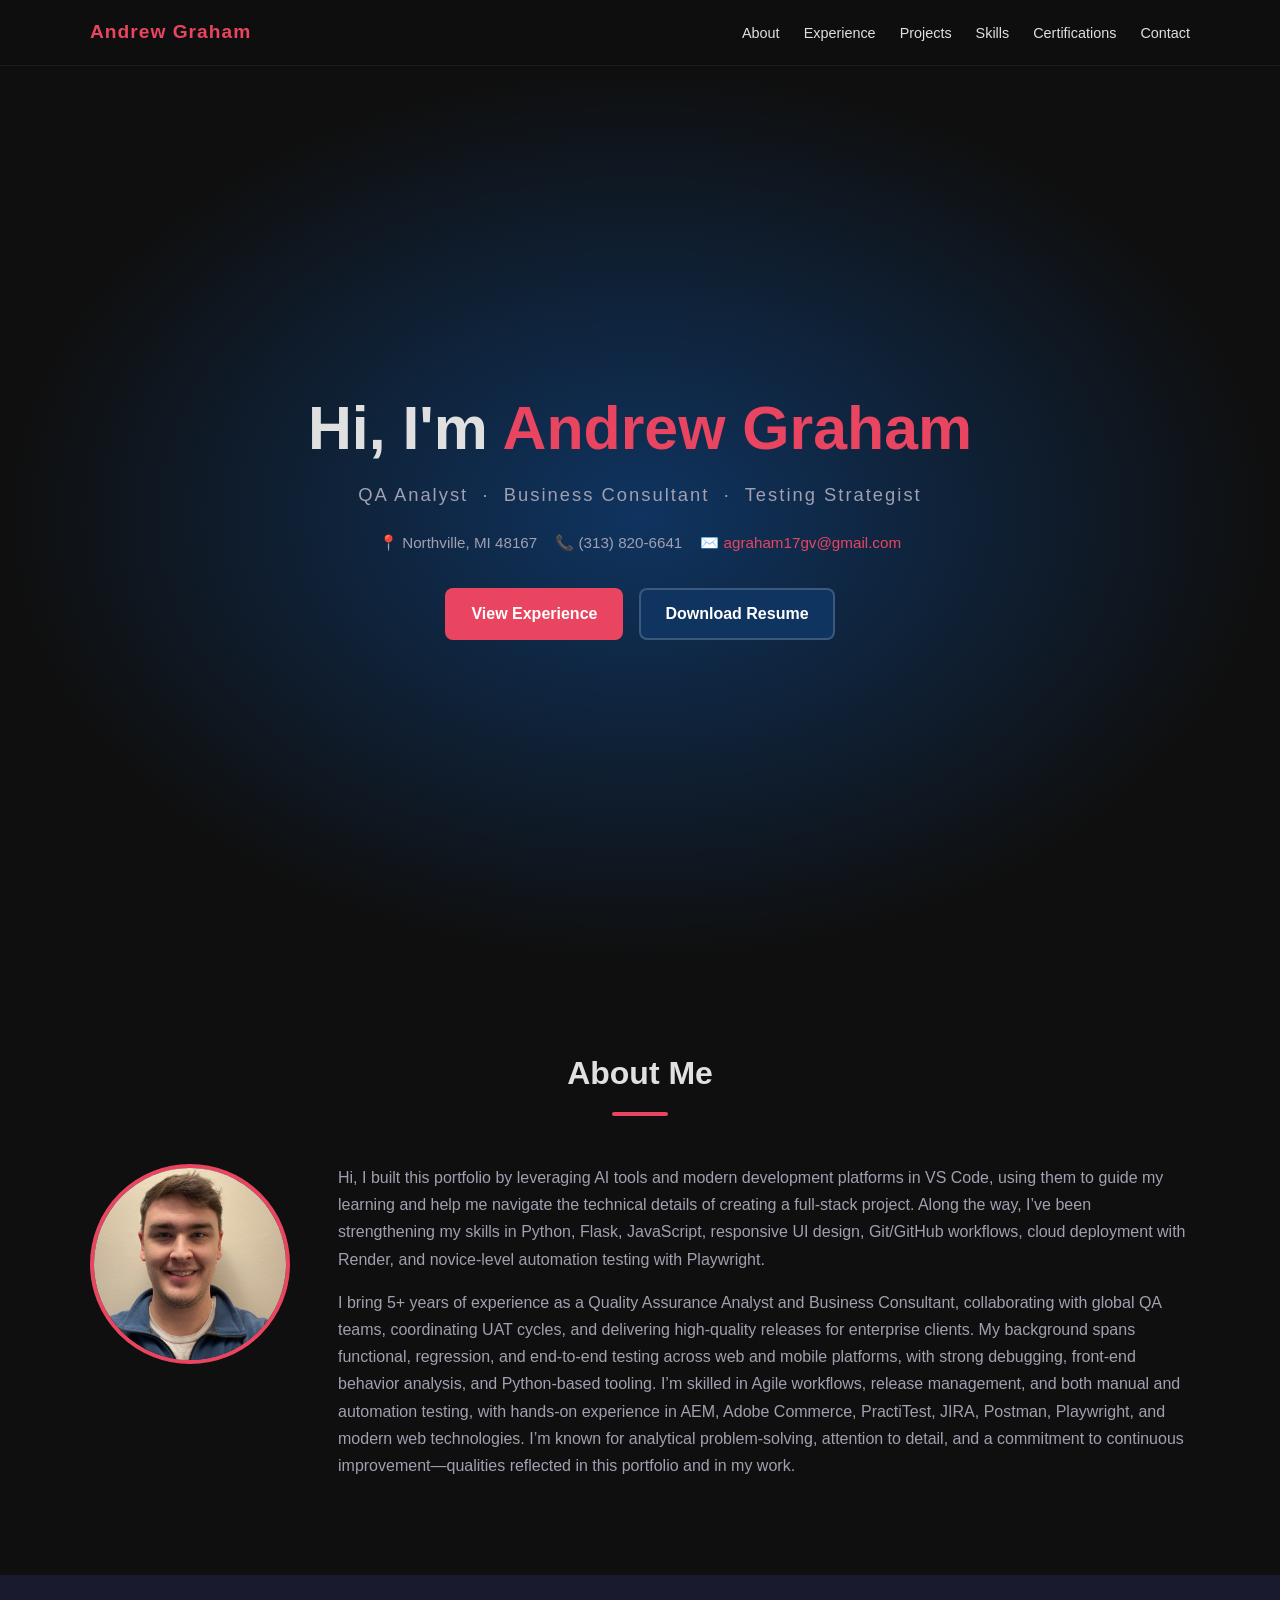
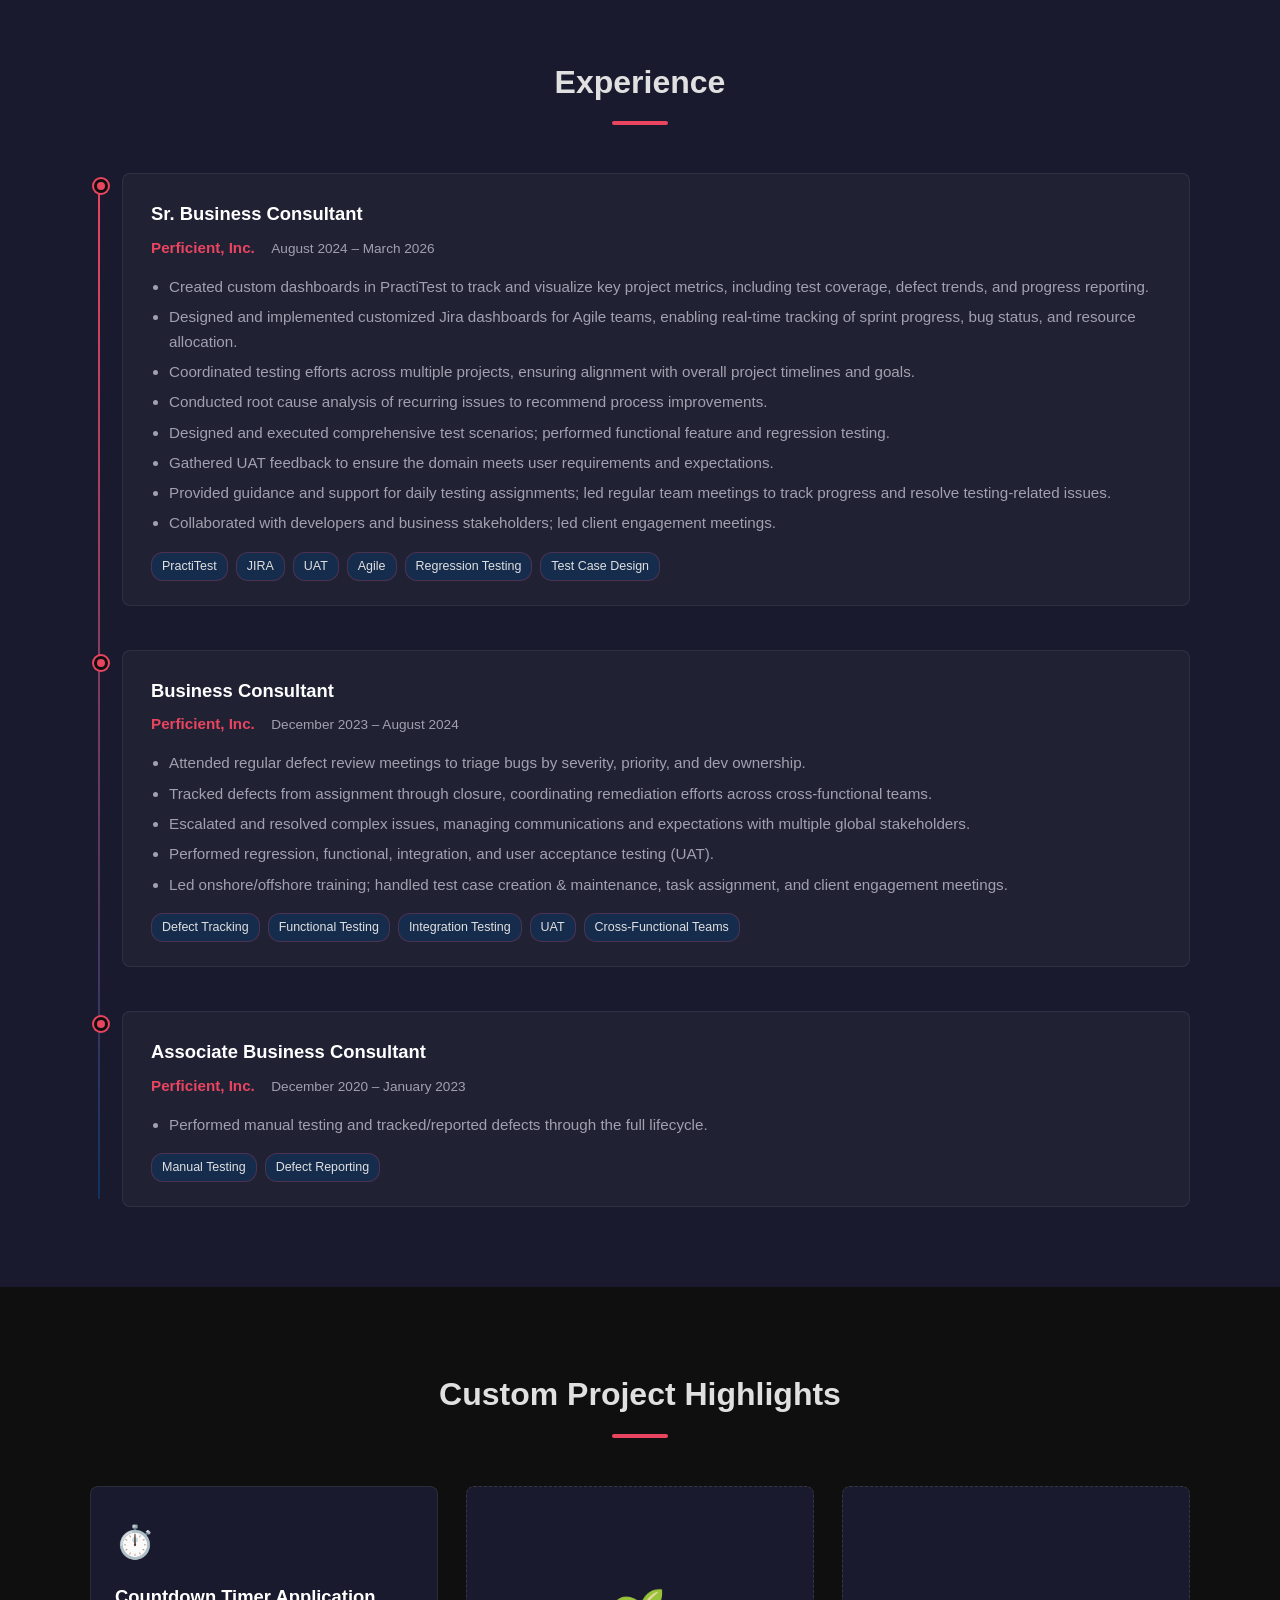
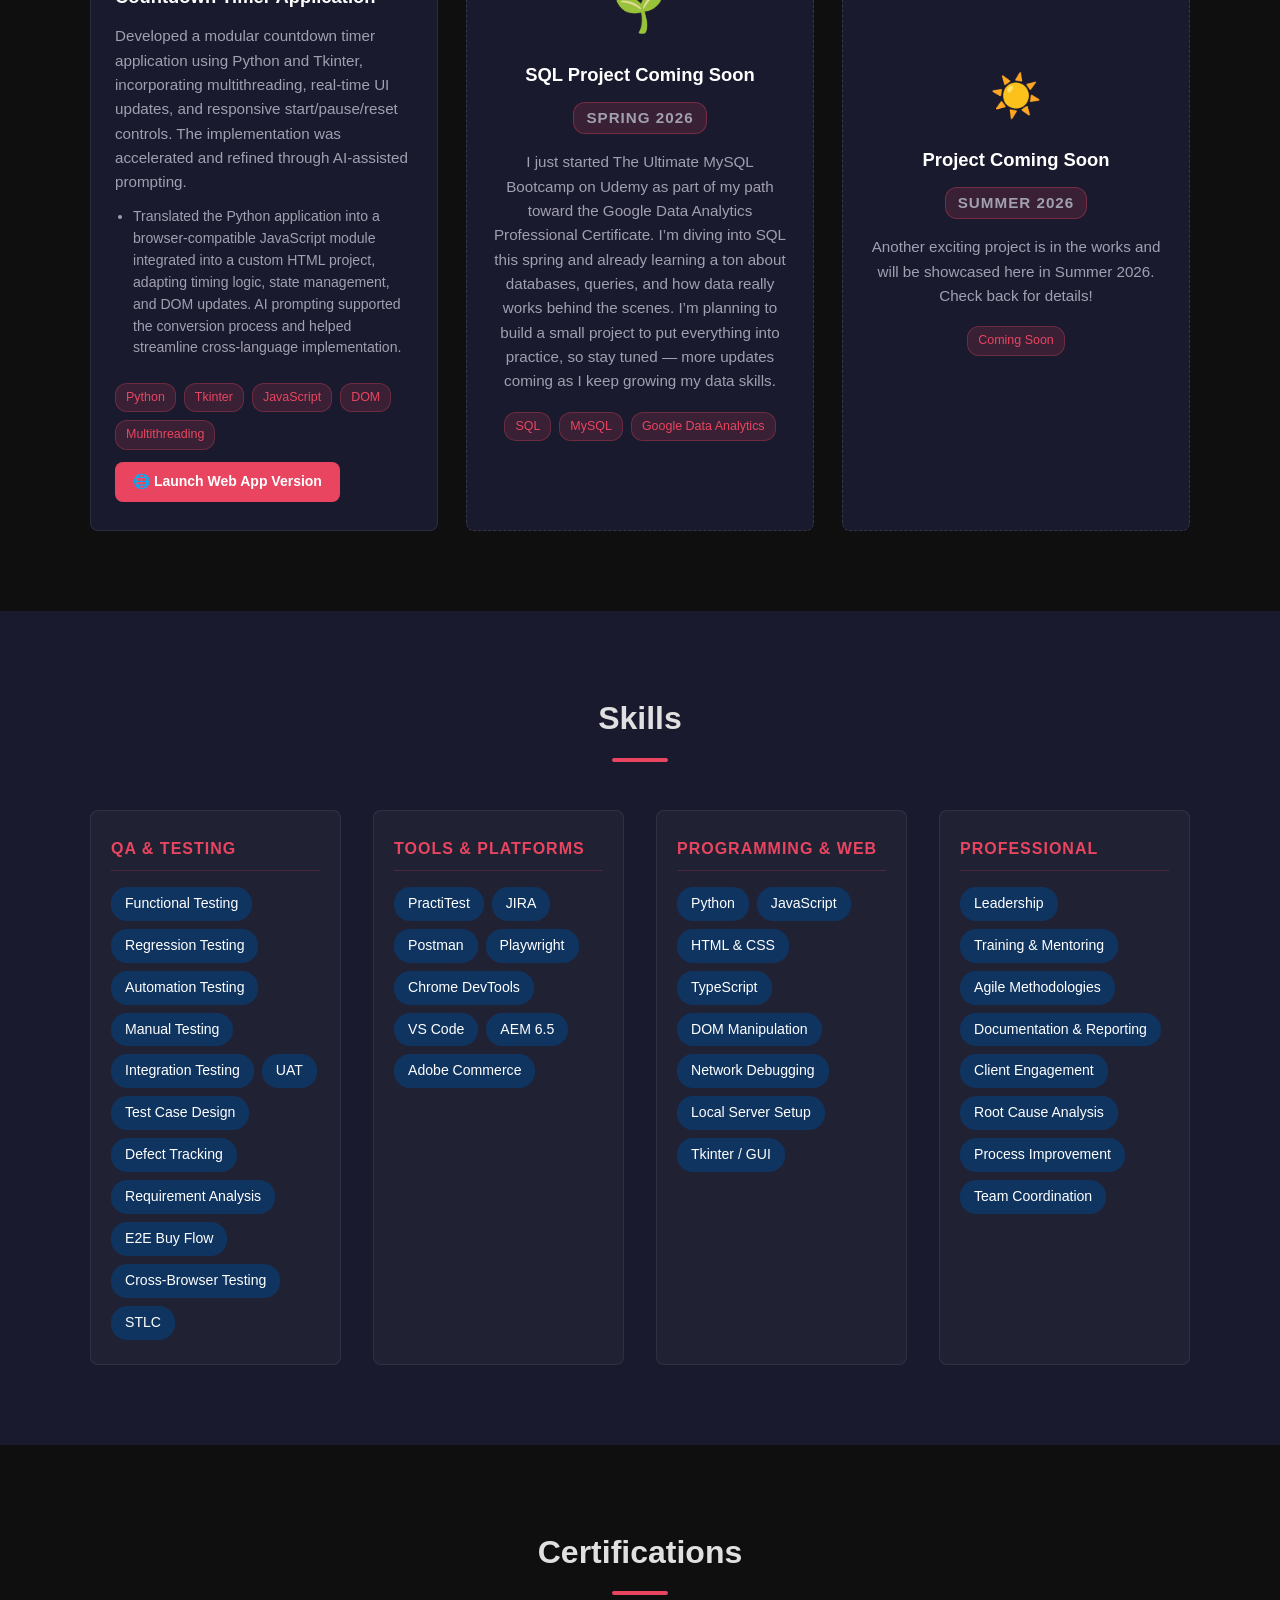
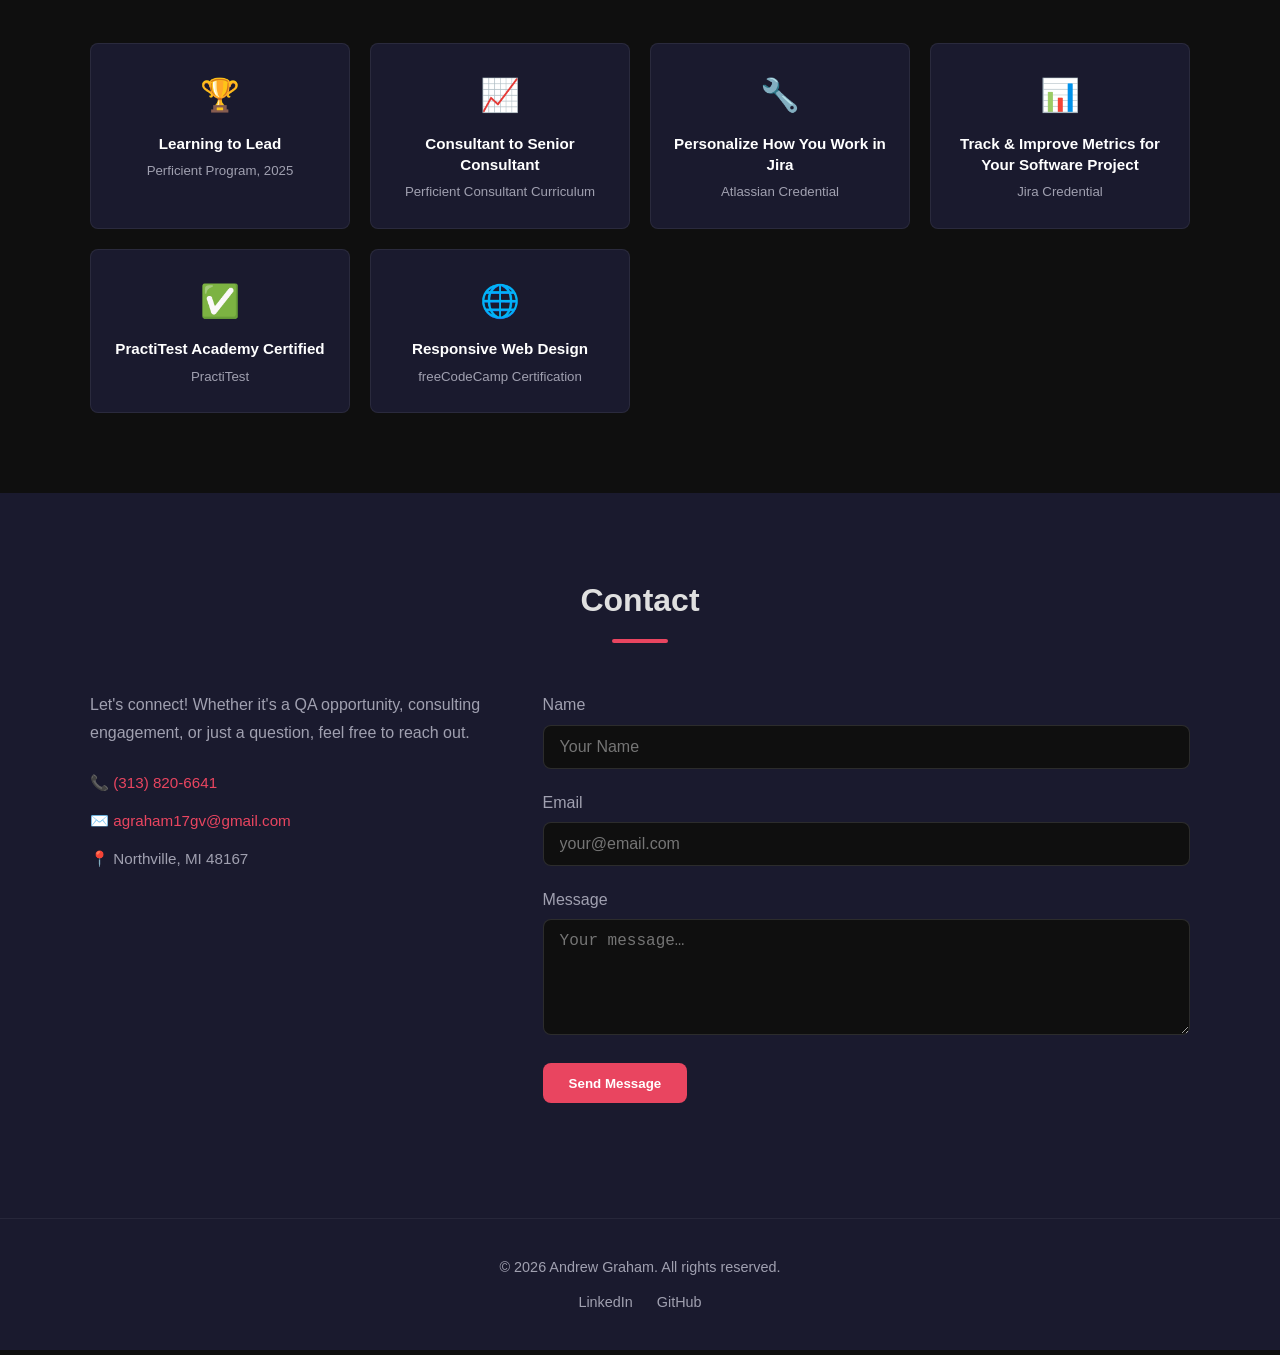
==== index.html @ 233ee3ad "revert: restore Download Resume button to display PDF directly in browser" ====
<!DOCTYPE html>
<html lang="en">

<head>
  <meta charset="UTF-8" />
  <meta name="viewport" content="width=device-width, initial-scale=1.0" />
  <meta name="description" content="Andrew Graham — QA Analyst &amp; Business Consultant Portfolio" />
  <title>Andrew Graham | QA Analyst &amp; Business Consultant</title>
  <link rel="stylesheet" href="static/css/styles.css" />
</head>

<body>

  <!-- ===== HEADER / NAVIGATION ===== -->
  <header>
    <nav class="navbar">
      <div class="logo">Andrew Graham</div>
      <ul class="nav-links" id="navLinks">
        <li><a href="#about">About</a></li>
        <li><a href="#experience">Experience</a></li>
        <li><a href="#projects">Projects</a></li>
        <li><a href="#skills">Skills</a></li>
        <li><a href="#certifications">Certifications</a></li>
        <li><a href="#contact">Contact</a></li>
      </ul>

      <!-- Hamburger button — visible only on mobile -->
      <button class="nav-toggle" id="navToggle" aria-label="Toggle navigation" aria-expanded="false">
        <span></span>
        <span></span>
        <span></span>
      </button>
    </nav>
  </header>

  <!-- ===== HERO SECTION ===== -->
  <section class="hero" id="home">
    <div class="hero-content">
      <h1>Hi, I'm <span class="highlight">Andrew Graham</span></h1>
      <p class="tagline">
        QA Analyst<span class="tagline-sep"> &nbsp;·&nbsp; </span><span class="tagline-break"></span>Business
        Consultant<span class="tagline-sep"> &nbsp;·&nbsp; </span><span class="tagline-break"></span>Testing Strategist
      </p>
      <div class="hero-meta">
        <span>📍 Northville, MI 48167</span>
        <span>📞 (313) 820-6641</span>
        <span>✉️ <a href="mailto:agraham17gv@gmail.com">agraham17gv@gmail.com</a></span>
      </div>
      <div class="hero-btns">
        <a href="#experience" class="btn btn-primary">View Experience</a>
        <a href="static/files/AndrewGraham_Resume2026.pdf" class="btn btn-secondary" target="_blank"
          rel="noopener">Download Resume</a>
      </div>
    </div>
  </section>

  <!-- ===== ABOUT SECTION ===== -->
  <section class="section" id="about">
    <div class="container">
      <h2 class="section-title">About Me</h2>
      <div class="about-grid">
        <div class="about-img">
          <!-- Replace with your actual profile photo -->
          <img src="static/img/Headshot1.jpeg" alt="Andrew Graham" />
        </div>
        <div class="about-text">
          <p>
            Hi, I built this portfolio by leveraging AI tools and modern development platforms in VS Code, using them to
            guide my learning and help me navigate the technical details of creating a full‑stack project. Along the
            way, I’ve been strengthening my skills in Python, Flask, JavaScript, responsive UI design, Git/GitHub
            workflows, cloud deployment with Render, and novice‑level automation testing with Playwright.
          </p>
          <p>
            I bring 5+ years of experience as a Quality Assurance Analyst and Business Consultant, collaborating with
            global QA
            teams, coordinating UAT cycles, and delivering high‑quality releases for enterprise clients. My background
            spans functional, regression, and end‑to‑end testing across web and mobile platforms, with strong debugging,
            front‑end behavior analysis, and Python‑based tooling. I’m skilled in Agile workflows, release management,
            and both manual and automation testing, with hands‑on experience in AEM, Adobe Commerce, PractiTest, JIRA,
            Postman, Playwright, and modern web technologies. I’m known for analytical problem‑solving, attention to
            detail, and a commitment to continuous improvement—qualities reflected in this portfolio and in my work.
          </p>
        </div>
      </div>
    </div>
  </section>

  <!-- ===== EXPERIENCE SECTION ===== -->
  <section class="section section-alt" id="experience">
    <div class="container">
      <h2 class="section-title">Experience</h2>

      <div class="timeline">

        <!-- Job 1 -->
        <div class="timeline-item">
          <div class="timeline-marker"></div>
          <div class="timeline-content">
            <div class="timeline-header">
              <h3>Sr. Business Consultant</h3>
              <span class="timeline-company">Perficient, Inc.</span>
              <span class="timeline-date">August 2024 – March 2026</span>
            </div>
            <ul class="timeline-bullets">
              <li>Created custom dashboards in PractiTest to track and visualize key project metrics, including test
                coverage, defect trends, and progress reporting.</li>
              <li>Designed and implemented customized Jira dashboards for Agile teams, enabling real-time tracking of
                sprint progress, bug status, and resource allocation.</li>
              <li>Coordinated testing efforts across multiple projects, ensuring alignment with overall project
                timelines and goals.</li>
              <li>Conducted root cause analysis of recurring issues to recommend process improvements.</li>
              <li>Designed and executed comprehensive test scenarios; performed functional feature and regression
                testing.</li>
              <li>Gathered UAT feedback to ensure the domain meets user requirements and expectations.</li>
              <li>Provided guidance and support for daily testing assignments; led regular team meetings to track
                progress and resolve testing-related issues.</li>
              <li>Collaborated with developers and business stakeholders; led client engagement meetings.</li>
            </ul>
            <div class="timeline-tags">
              <span>PractiTest</span><span>JIRA</span><span>UAT</span><span>Agile</span>
              <span>Regression Testing</span><span>Test Case Design</span>
            </div>
          </div>
        </div>

        <!-- Job 2 -->
        <div class="timeline-item">
          <div class="timeline-marker"></div>
          <div class="timeline-content">
            <div class="timeline-header">
              <h3>Business Consultant</h3>
              <span class="timeline-company">Perficient, Inc.</span>
              <span class="timeline-date">December 2023 – August 2024</span>
            </div>
            <ul class="timeline-bullets">
              <li>Attended regular defect review meetings to triage bugs by severity, priority, and dev ownership.</li>
              <li>Tracked defects from assignment through closure, coordinating remediation efforts across
                cross-functional teams.</li>
              <li>Escalated and resolved complex issues, managing communications and expectations with multiple global
                stakeholders.</li>
              <li>Performed regression, functional, integration, and user acceptance testing (UAT).</li>
              <li>Led onshore/offshore training; handled test case creation &amp; maintenance, task assignment, and
                client engagement meetings.</li>
            </ul>
            <div class="timeline-tags">
              <span>Defect Tracking</span><span>Functional Testing</span><span>Integration Testing</span>
              <span>UAT</span><span>Cross-Functional Teams</span>
            </div>
          </div>
        </div>

        <!-- Job 3 -->
        <div class="timeline-item">
          <div class="timeline-marker"></div>
          <div class="timeline-content">
            <div class="timeline-header">
              <h3>Associate Business Consultant</h3>
              <span class="timeline-company">Perficient, Inc.</span>
              <span class="timeline-date">December 2020 – January 2023</span>
            </div>
            <ul class="timeline-bullets">
              <li>Performed manual testing and tracked/reported defects through the full lifecycle.</li>
            </ul>
            <div class="timeline-tags">
              <span>Manual Testing</span><span>Defect Reporting</span>
            </div>
          </div>
        </div>

      </div>
    </div>
  </section>

  <!-- ===== PROJECTS SECTION ===== -->
  <section class="section" id="projects">
    <div class="container">
      <h2 class="section-title">Custom Project Highlights</h2>
      <div class="projects-grid">

        <!-- Column 1: Countdown Timer -->
        <div class="project-card">
          <div class="project-icon">⏱️</div>
          <h3>Countdown Timer Application</h3>
          <p>
            Developed a modular countdown timer application using Python and Tkinter, incorporating multithreading,
            real‑time UI updates, and responsive start/pause/reset controls. The implementation was accelerated and
            refined through AI‑assisted prompting.
          </p>
          <ul class="project-detail-list">
            <li>Translated the Python application into a browser‑compatible JavaScript module integrated into a custom
              HTML project, adapting timing logic, state management, and DOM updates. AI prompting supported the
              conversion process and helped streamline cross‑language implementation.</li>
          </ul>
          <div class="project-tags">
            <span>Python</span><span>Tkinter</span><span>JavaScript</span><span>DOM</span><span>Multithreading</span>
          </div>
          <div class="project-links" style="margin-top: auto;">
            <a href="/countdown" class="btn btn-sm" target="_blank" rel="noopener">🌐 Launch Web App
              Version</a>
          </div>
        </div>

        <!-- Column 2: Coming Spring 2026 -->
        <div class="project-card project-card--coming-soon">
          <div class="project-icon">🌱</div>
          <h3>SQL Project Coming Soon</h3>
          <p class="coming-soon-label">Spring 2026</p>
          <p>
            I just started The Ultimate MySQL Bootcamp on Udemy as part of my path toward the Google Data Analytics
            Professional Certificate. I’m diving into SQL this spring and already learning a ton about databases,
            queries, and how data really works behind the scenes.

            I’m planning to build a small project to put everything into practice, so stay tuned — more updates coming
            as I keep growing my data skills.
          </p>
          <div class="project-tags">
            <span>SQL</span><span>MySQL</span><span>Google Data Analytics</span>
          </div>
        </div>

        <!-- Column 3: Coming Summer 2026 -->
        <div class="project-card project-card--coming-soon">
          <div class="project-icon">☀️</div>
          <h3>Project Coming Soon</h3>
          <p class="coming-soon-label">Summer 2026</p>
          <p>
            Another exciting project is in the works and will be showcased here in Summer 2026.
            Check back for details!
          </p>
          <div class="project-tags">
            <span>Coming Soon</span>
          </div>
        </div>

      </div>
    </div>
  </section>

  <!-- ===== SKILLS SECTION ===== -->
  <section class="section section-alt" id="skills">
    <div class="container">
      <h2 class="section-title">Skills</h2>

      <div class="skills-categories">

        <div class="skill-category">
          <h3 class="skill-category-title">QA &amp; Testing</h3>
          <ul class="skills-list">
            <li>Functional Testing</li>
            <li>Regression Testing</li>
            <li>Automation Testing</li>
            <li>Manual Testing</li>
            <li>Integration Testing</li>
            <li>UAT</li>
            <li>Test Case Design</li>
            <li>Defect Tracking</li>
            <li>Requirement Analysis</li>
            <li>E2E Buy Flow</li>
            <li>Cross-Browser Testing</li>
            <li>STLC</li>
          </ul>
        </div>

        <div class="skill-category">
          <h3 class="skill-category-title">Tools &amp; Platforms</h3>
          <ul class="skills-list">
            <li>PractiTest</li>
            <li>JIRA</li>
            <li>Postman</li>
            <li>Playwright</li>
            <li>Chrome DevTools</li>
            <li>VS Code</li>
            <li>AEM 6.5</li>
            <li>Adobe Commerce</li>
          </ul>
        </div>

        <div class="skill-category">
          <h3 class="skill-category-title">Programming &amp; Web</h3>
          <ul class="skills-list">
            <li>Python</li>
            <li>JavaScript</li>
            <li>HTML &amp; CSS</li>
            <li>TypeScript</li>
            <li>DOM Manipulation</li>
            <li>Network Debugging</li>
            <li>Local Server Setup</li>
            <li>Tkinter / GUI</li>
          </ul>
        </div>

        <div class="skill-category">
          <h3 class="skill-category-title">Professional</h3>
          <ul class="skills-list">
            <li>Leadership</li>
            <li>Training &amp; Mentoring</li>
            <li>Agile Methodologies</li>
            <li>Documentation &amp; Reporting</li>
            <li>Client Engagement</li>
            <li>Root Cause Analysis</li>
            <li>Process Improvement</li>
            <li>Team Coordination</li>
          </ul>
        </div>

      </div>
    </div>
  </section>

  <!-- ===== CERTIFICATIONS SECTION ===== -->
  <section class="section" id="certifications">
    <div class="container">
      <h2 class="section-title">Certifications</h2>
      <div class="certs-grid">

        <div class="cert-card">
          <div class="cert-icon">🏆</div>
          <h4>Learning to Lead</h4>
          <p>Perficient Program, 2025</p>
        </div>

        <div class="cert-card">
          <div class="cert-icon">📈</div>
          <h4>Consultant to Senior Consultant</h4>
          <p>Perficient Consultant Curriculum</p>
        </div>

        <div class="cert-card">
          <div class="cert-icon">🔧</div>
          <h4>Personalize How You Work in Jira</h4>
          <p>Atlassian Credential</p>
        </div>

        <div class="cert-card">
          <div class="cert-icon">📊</div>
          <h4>Track &amp; Improve Metrics for Your Software Project</h4>
          <p>Jira Credential</p>
        </div>

        <div class="cert-card">
          <div class="cert-icon">✅</div>
          <h4>PractiTest Academy Certified</h4>
          <p>PractiTest</p>
        </div>

        <div class="cert-card">
          <div class="cert-icon">🌐</div>
          <h4>Responsive Web Design</h4>
          <p>freeCodeCamp Certification</p>
        </div>

      </div>
    </div>
  </section>

  <!-- ===== CONTACT SECTION ===== -->
  <section class="section section-alt" id="contact">
    <div class="container">
      <h2 class="section-title">Contact</h2>
      <div class="contact-wrapper">
        <div class="contact-info">
          <p>Let's connect! Whether it's a QA opportunity, consulting engagement, or just a question, feel free to reach
            out.</p>
          <ul class="contact-details">
            <li>📞 <a href="tel:3138206641">(313) 820-6641</a></li>
            <li>✉️ <a href="mailto:agraham17gv@gmail.com">agraham17gv@gmail.com</a></li>
            <li>📍 Northville, MI 48167</li>
          </ul>
        </div>
        <form class="contact-form" id="contactForm">

          <!-- Honeypot — hidden from real users; bots fill it and get silently rejected -->
          <div class="hp-field" aria-hidden="true">
            <label for="honeypot">Leave this empty</label>
            <input type="text" id="honeypot" name="honeypot" tabindex="-1" autocomplete="off" />
          </div>

          <div class="form-group">
            <label for="name">Name</label>
            <input type="text" id="name" name="name" placeholder="Your Name" required />
          </div>
          <div class="form-group">
            <label for="email">Email</label>
            <input type="email" id="email" name="email" placeholder="your@email.com" required />
          </div>
          <div class="form-group">
            <label for="message">Message</label>
            <textarea id="message" name="message" rows="5" placeholder="Your message…" required></textarea>
          </div>
          <button type="submit" class="btn btn-primary">Send Message</button>
          <p class="form-status" id="formStatus"></p>
        </form>
      </div>
    </div>
  </section>

  <!-- ===== FOOTER ===== -->
  <footer>
    <p>&copy; 2026 Andrew Graham. All rights reserved.</p>
    <div class="social-links">
      <a href="https://www.linkedin.com/in/andrew-graham-0024731b4/">LinkedIn</a>
      <a href="https://github.com/Grahambino77/">GitHub</a>
    </div>
  </footer>

  <script src="static/js/main.js"></script>
</body>

</html>
---- static/css/styles.css ----
/* =========================================================
   styles.css — Andrew Graham Personal Portfolio
   ========================================================= */

/* ---------- CSS Reset & Custom Properties ---------- */
*,
*::before,
*::after {
  box-sizing: border-box;
  margin: 0;
  padding: 0;
}

:root {
  --clr-bg: #0f0f0f;
  --clr-surface: #1a1a2e;
  --clr-accent: #e94560;
  --clr-accent2: #0f3460;
  --clr-text: #e0e0e0;
  --clr-muted: #a0a0b0;
  --clr-white: #ffffff;

  --font-sans: 'Segoe UI', Tahoma, Geneva, Verdana, sans-serif;
  --radius: 8px;
  --transition: 0.3s ease;
  --max-width: 1100px;
}

html {
  scroll-behavior: smooth;
  font-size: 16px;
}

body {
  font-family: var(--font-sans);
  background-color: var(--clr-bg);
  color: var(--clr-text);
  line-height: 1.7;
}

img {
  max-width: 100%;
  display: block;
}

a {
  color: inherit;
  text-decoration: none;
}

ul {
  list-style: none;
}

/* ---------- Utility ---------- */
.container {
  width: min(var(--max-width), 90%);
  margin-inline: auto;
}

.highlight {
  color: var(--clr-accent);
}

.section {
  padding: 80px 0;
}

.section-alt {
  background-color: var(--clr-surface);
}

.section-title {
  font-size: 2rem;
  text-align: center;
  margin-bottom: 48px;
  position: relative;
}

.section-title::after {
  content: '';
  display: block;
  width: 56px;
  height: 4px;
  background: var(--clr-accent);
  border-radius: 2px;
  margin: 12px auto 0;
}

/* ---------- Buttons ---------- */
.btn {
  display: inline-block;
  padding: 0.65rem 1.5rem;
  border-radius: var(--radius);
  font-weight: 600;
  cursor: pointer;
  transition: opacity var(--transition), transform var(--transition);
  border: 2px solid transparent;
}

.btn:hover {
  opacity: 0.85;
  transform: translateY(-2px);
}

.btn-primary {
  background: var(--clr-accent);
  color: var(--clr-white);
}

.btn-secondary {
  background: var(--clr-accent2);
  color: var(--clr-white);
  border-color: rgba(255, 255, 255, 0.18);
}

.btn-outline {
  background: transparent;
  border-color: var(--clr-accent);
  color: var(--clr-accent);
}

.btn-sm {
  padding: 0.4rem 1rem;
  font-size: 0.875rem;
  background: var(--clr-accent);
  color: var(--clr-white);
}

/* ---------- Navbar ---------- */
header {
  position: sticky;
  top: 0;
  z-index: 100;
  background-color: rgba(15, 15, 15, 0.95);
  backdrop-filter: blur(8px);
  border-bottom: 1px solid rgba(255, 255, 255, 0.06);
}

.navbar {
  display: flex;
  align-items: center;
  justify-content: space-between;
  width: min(var(--max-width), 90%);
  margin-inline: auto;
  padding: 16px 0;
}

.logo {
  font-size: 1.2rem;
  font-weight: 700;
  color: var(--clr-accent);
  letter-spacing: 1px;
  white-space: nowrap;
}

.nav-links {
  display: flex;
  gap: 24px;
}

.nav-links a {
  color: var(--clr-text);
  font-weight: 500;
  font-size: 0.9rem;
  transition: color var(--transition);
  position: relative;
}

.nav-links a::after {
  content: '';
  position: absolute;
  bottom: -4px;
  left: 0;
  width: 0;
  height: 2px;
  background: var(--clr-accent);
  transition: width var(--transition);
}

.nav-links a:hover,
.nav-links a.active {
  color: var(--clr-accent);
}

.nav-links a:hover::after,
.nav-links a.active::after {
  width: 100%;
}

/* ---------- Hero ---------- */
.hero {
  min-height: 100vh;
  display: flex;
  align-items: center;
  justify-content: center;
  text-align: center;
  background: radial-gradient(ellipse at center, var(--clr-accent2) 0%, var(--clr-bg) 70%);
  padding: 40px 20px;
}

.hero-content h1 {
  font-size: clamp(2rem, 5vw, 3.8rem);
  font-weight: 800;
  line-height: 1.2;
  margin-bottom: 14px;
}

/* Desktop: separators visible, line breaks hidden */
.tagline-sep {
  display: inline;
}

.tagline-break {
  display: none;
}

.tagline {
  font-size: 1.15rem;
  color: var(--clr-muted);
  margin-bottom: 20px;
  letter-spacing: 2px;
}

.hero-meta {
  display: flex;
  flex-wrap: wrap;
  gap: 18px;
  justify-content: center;
  margin-bottom: 32px;
  font-size: 0.95rem;
  color: var(--clr-muted);
}

.hero-meta a {
  color: var(--clr-accent);
  transition: opacity var(--transition);
}

.hero-meta a:hover {
  opacity: 0.8;
}

.hero-btns {
  display: flex;
  gap: 16px;
  justify-content: center;
  flex-wrap: wrap;
}

/* ---------- About ---------- */
.about-grid {
  display: grid;
  grid-template-columns: 200px 1fr;
  gap: 48px;
  align-items: start;
}

.about-img img {
  width: 200px;
  height: 200px;
  object-fit: cover;
  border-radius: 50%;
  border: 4px solid var(--clr-accent);
}

.about-text p {
  color: var(--clr-muted);
  margin-bottom: 16px;
  font-size: 1rem;
}

.about-text strong {
  color: var(--clr-text);
}

/* ---------- Experience / Timeline ---------- */
.timeline {
  position: relative;
  padding-left: 32px;
}

.timeline::before {
  content: '';
  position: absolute;
  left: 8px;
  top: 8px;
  bottom: 8px;
  width: 2px;
  background: linear-gradient(to bottom, var(--clr-accent), var(--clr-accent2));
  border-radius: 2px;
}

.timeline-item {
  position: relative;
  margin-bottom: 44px;
}

.timeline-item:last-child {
  margin-bottom: 0;
}

.timeline-marker {
  position: absolute;
  left: -28px;
  top: 6px;
  width: 14px;
  height: 14px;
  border-radius: 50%;
  background: var(--clr-accent);
  border: 3px solid var(--clr-bg);
  box-shadow: 0 0 0 2px var(--clr-accent);
}

.timeline-content {
  background: rgba(255, 255, 255, 0.03);
  border: 1px solid rgba(255, 255, 255, 0.07);
  border-radius: var(--radius);
  padding: 24px 28px;
  transition: border-color var(--transition);
}

.timeline-content:hover {
  border-color: rgba(233, 69, 96, 0.3);
}

.timeline-header {
  margin-bottom: 14px;
}

.timeline-header h3 {
  font-size: 1.15rem;
  color: var(--clr-white);
  margin-bottom: 4px;
}

.timeline-company {
  font-size: 0.95rem;
  color: var(--clr-accent);
  font-weight: 600;
  margin-right: 12px;
}

.timeline-date {
  font-size: 0.85rem;
  color: var(--clr-muted);
}

.timeline-bullets {
  list-style: disc;
  padding-left: 18px;
  margin-bottom: 16px;
}

.timeline-bullets li {
  color: var(--clr-muted);
  font-size: 0.95rem;
  margin-bottom: 6px;
  line-height: 1.6;
}

.timeline-tags {
  display: flex;
  flex-wrap: wrap;
  gap: 8px;
  margin-top: 14px;
}

.timeline-tags span {
  background: rgba(15, 52, 96, 0.6);
  border: 1px solid rgba(233, 69, 96, 0.25);
  color: var(--clr-text);
  font-size: 0.78rem;
  padding: 3px 10px;
  border-radius: 12px;
}

/* ---------- Projects ---------- */
.projects-grid {
  display: grid;
  grid-template-columns: repeat(auto-fit, minmax(300px, 1fr));
  gap: 28px;
}

.project-card {
  background: var(--clr-surface);
  border: 1px solid rgba(255, 255, 255, 0.08);
  border-radius: var(--radius);
  padding: 28px 24px;
  transition: transform var(--transition), box-shadow var(--transition);
  display: flex;
  flex-direction: column;
  gap: 12px;
}

.project-card:hover {
  transform: translateY(-6px);
  box-shadow: 0 12px 30px rgba(233, 69, 96, 0.2);
}

.project-icon {
  font-size: 2rem;
}

.project-card h3 {
  font-size: 1.15rem;
  color: var(--clr-white);
}

.project-card>p {
  color: var(--clr-muted);
  font-size: 0.95rem;
  line-height: 1.6;
}

.project-detail-list {
  list-style: disc;
  padding-left: 18px;
}

.project-detail-list li {
  color: var(--clr-muted);
  font-size: 0.88rem;
  margin-bottom: 6px;
  line-height: 1.55;
}

.project-tags {
  display: flex;
  flex-wrap: wrap;
  gap: 8px;
  margin-top: 6px;
}

.project-tags span {
  background: rgba(233, 69, 96, 0.15);
  border: 1px solid rgba(233, 69, 96, 0.3);
  color: var(--clr-accent);
  font-size: 0.78rem;
  padding: 3px 10px;
  border-radius: 12px;
  font-weight: 500;
}

.project-links {
  display: flex;
  gap: 12px;
}

/* Coming-soon project card variant */
.project-card--coming-soon {
  border-style: dashed;
  border-color: rgba(255, 255, 255, 0.12);
  opacity: 0.75;
  justify-content: center;
  align-items: center;
  text-align: center;
}

.project-card--coming-soon:hover {
  opacity: 1;
  border-color: rgba(233, 69, 96, 0.4);
  box-shadow: 0 12px 30px rgba(233, 69, 96, 0.12);
}

.project-card--coming-soon .project-icon {
  font-size: 2.6rem;
}

.coming-soon-label {
  display: inline-block;
  background: rgba(233, 69, 96, 0.15);
  border: 1px solid rgba(233, 69, 96, 0.35);
  color: var(--clr-accent);
  font-size: 0.82rem;
  font-weight: 700;
  letter-spacing: 1px;
  text-transform: uppercase;
  padding: 3px 12px;
  border-radius: 12px;
  margin-bottom: 4px;
}

/* ---------- Skills ---------- */
.skills-categories {
  display: grid;
  grid-template-columns: repeat(auto-fit, minmax(220px, 1fr));
  gap: 32px;
}

.skill-category {
  background: rgba(255, 255, 255, 0.03);
  border: 1px solid rgba(255, 255, 255, 0.07);
  border-radius: var(--radius);
  padding: 24px 20px;
}

.skill-category-title {
  font-size: 1rem;
  font-weight: 700;
  color: var(--clr-accent);
  margin-bottom: 16px;
  text-transform: uppercase;
  letter-spacing: 1px;
  border-bottom: 1px solid rgba(233, 69, 96, 0.2);
  padding-bottom: 8px;
}

.skills-list {
  display: flex;
  flex-wrap: wrap;
  gap: 8px;
}

.skills-list li {
  background: var(--clr-accent2);
  color: var(--clr-white);
  padding: 5px 14px;
  border-radius: 16px;
  font-size: 0.88rem;
  font-weight: 500;
  transition: background var(--transition);
}

.skills-list li:hover {
  background: var(--clr-accent);
  cursor: default;
}

/* ---------- Certifications ---------- */
.certs-grid {
  display: grid;
  grid-template-columns: repeat(auto-fit, minmax(240px, 1fr));
  gap: 20px;
}

.cert-card {
  background: var(--clr-surface);
  border: 1px solid rgba(255, 255, 255, 0.07);
  border-radius: var(--radius);
  padding: 24px 20px;
  text-align: center;
  transition: transform var(--transition), border-color var(--transition);
}

.cert-card:hover {
  transform: translateY(-4px);
  border-color: rgba(233, 69, 96, 0.35);
}

.cert-icon {
  font-size: 2rem;
  margin-bottom: 10px;
}

.cert-card h4 {
  font-size: 0.95rem;
  color: var(--clr-white);
  margin-bottom: 6px;
  line-height: 1.4;
}

.cert-card p {
  font-size: 0.83rem;
  color: var(--clr-muted);
}

/* ---------- Contact ---------- */
.contact-wrapper {
  display: grid;
  grid-template-columns: 1fr 1.6fr;
  gap: 48px;
  align-items: start;
}

.contact-info p {
  color: var(--clr-muted);
  margin-bottom: 24px;
  font-size: 1rem;
  line-height: 1.7;
}

.contact-details {
  display: flex;
  flex-direction: column;
  gap: 12px;
}

.contact-details li {
  color: var(--clr-muted);
  font-size: 0.95rem;
}

.contact-details a {
  color: var(--clr-accent);
  transition: opacity var(--transition);
}

.contact-details a:hover {
  opacity: 0.8;
}

.contact-form {
  width: 100%;
}

.form-group {
  margin-bottom: 20px;
}

.form-group label {
  display: block;
  margin-bottom: 6px;
  font-weight: 500;
  color: var(--clr-muted);
}

.form-group input,
.form-group textarea {
  width: 100%;
  padding: 12px 16px;
  border-radius: var(--radius);
  border: 1px solid rgba(255, 255, 255, 0.12);
  background: var(--clr-bg);
  color: var(--clr-text);
  font-size: 1rem;
  transition: border-color var(--transition);
  resize: vertical;
}

.form-group input:focus,
.form-group textarea:focus {
  outline: none;
  border-color: var(--clr-accent);
}

.form-status {
  margin-top: 14px;
  font-size: 0.95rem;
  min-height: 1.4em;
  transition: color 0.2s ease;
}

.form-status--error {
  color: #e94560;
}

.form-status--success {
  color: #4caf50;
}

.form-status--info {
  color: #a0a0b0;
}

/* ---------- Honeypot (hidden from real users, visible to bots) ---------- */
.hp-field {
  position: absolute;
  left: -9999px;
  width: 1px;
  height: 1px;
  overflow: hidden;
  opacity: 0;
  pointer-events: none;
  tab-index: -1;
}

/* ---------- Success Animation Overlay ---------- */
.success-overlay {
  opacity: 0;
  transform: translateY(20px) scale(0.96);
  transition: opacity 0.45s ease, transform 0.45s ease;
  pointer-events: none;
  margin-top: 24px;
}

.success-overlay.visible {
  opacity: 1;
  transform: translateY(0) scale(1);
  pointer-events: auto;
}

.success-box {
  background: linear-gradient(135deg, rgba(15, 52, 96, 0.7) 0%, rgba(26, 26, 46, 0.9) 100%);
  border: 1px solid rgba(233, 69, 96, 0.35);
  border-radius: 12px;
  padding: 36px 28px;
  text-align: center;
  max-width: 480px;
  margin-inline: auto;
  box-shadow: 0 16px 40px rgba(0, 0, 0, 0.4);
}

/* Animated SVG checkmark */
.success-checkmark {
  width: 72px;
  height: 72px;
  margin: 0 auto 20px;
}

.checkmark-svg {
  width: 100%;
  height: 100%;
}

.checkmark-circle {
  stroke: #4caf50;
  stroke-width: 2;
  stroke-dasharray: 166;
  stroke-dashoffset: 166;
  animation: stroke-circle 0.6s cubic-bezier(0.65, 0, 0.45, 1) 0.2s forwards;
}

.checkmark-tick {
  stroke: #4caf50;
  stroke-width: 3;
  stroke-linecap: round;
  stroke-linejoin: round;
  stroke-dasharray: 48;
  stroke-dashoffset: 48;
  animation: stroke-tick 0.4s cubic-bezier(0.65, 0, 0.45, 1) 0.75s forwards;
}

@keyframes stroke-circle {
  to {
    stroke-dashoffset: 0;
  }
}

@keyframes stroke-tick {
  to {
    stroke-dashoffset: 0;
  }
}

.success-title {
  font-size: 1.4rem;
  color: var(--clr-white);
  margin-bottom: 10px;
}

.success-msg {
  color: var(--clr-muted);
  font-size: 0.97rem;
  margin-bottom: 22px;
  line-height: 1.6;
}

.success-close {
  font-size: 0.9rem;
  padding: 0.5rem 1.4rem;
}

/* ---------- Footer ---------- */
footer {
  text-align: center;
  padding: 36px 20px;
  background-color: var(--clr-surface);
  border-top: 1px solid rgba(255, 255, 255, 0.06);
  color: var(--clr-muted);
  font-size: 0.9rem;
}

footer p {
  margin-bottom: 10px;
}

.social-links {
  display: flex;
  gap: 24px;
  justify-content: center;
}

.social-links a {
  color: var(--clr-muted);
  transition: color var(--transition);
  font-weight: 500;
}

.social-links a:hover {
  color: var(--clr-accent);
}

/* ---------- Responsive ---------- */
@media (max-width: 900px) {
  .contact-wrapper {
    grid-template-columns: 1fr;
    gap: 32px;
  }
}

@media (max-width: 768px) {
  .nav-links {
    gap: 14px;
    font-size: 0.82rem;
  }

  .about-grid {
    grid-template-columns: 1fr;
    text-align: center;
  }

  .about-img {
    display: flex;
    justify-content: center;
  }

  .timeline {
    padding-left: 24px;
  }

  .timeline-content {
    padding: 18px 16px;
  }

  .hero-meta {
    flex-direction: column;
    gap: 8px;
    align-items: center;
  }

  .skills-categories {
    grid-template-columns: 1fr 1fr;
  }
}

@media (max-width: 560px) {
  .logo {
    font-size: 1rem;
  }

  .nav-links {
    gap: 10px;
    font-size: 0.76rem;
  }

  .skills-categories {
    grid-template-columns: 1fr;
  }

  .certs-grid {
    grid-template-columns: 1fr 1fr;
  }

  .hero-btns {
    flex-direction: column;
    align-items: center;
  }
}

/* ── Hamburger button (hidden on desktop, shown on mobile) ─────────────────── */
.nav-toggle {
  display: none;
  flex-direction: column;
  justify-content: center;
  gap: 5px;
  background: none;
  border: none;
  cursor: pointer;
  padding: 6px 4px;
  z-index: 200;
  flex-shrink: 0;
}

.nav-toggle span {
  display: block;
  width: 24px;
  height: 2px;
  background: var(--clr-text);
  border-radius: 2px;
  transition: transform 0.3s ease, opacity 0.3s ease, background 0.3s ease;
}

/* Animated ☰ → ✕ when open */
.nav-toggle.open span:nth-child(1) {
  transform: translateY(7px) rotate(45deg);
}

.nav-toggle.open span:nth-child(2) {
  opacity: 0;
  transform: scaleX(0);
}

.nav-toggle.open span:nth-child(3) {
  transform: translateY(-7px) rotate(-45deg);
}

/* ── Mobile navigation breakpoint ──────────────────────────────────────────── */
@media (max-width: 640px) {

  /* Tagline: hide separators, show line breaks */
  .tagline-sep {
    display: none;
  }

  .tagline-break {
    display: block;
  }

  /* Show hamburger, hide the link list by default */
  .nav-toggle {
    display: flex;
  }

  /* Nav list slides down from the header when .open is toggled by JS */
  .nav-links {
    display: none;
    position: absolute;
    top: 100%;
    left: 0;
    width: 100%;
    flex-direction: column;
    align-items: flex-start;
    gap: 0;
    background: rgba(15, 15, 15, 0.98);
    backdrop-filter: blur(8px);
    border-bottom: 1px solid rgba(255, 255, 255, 0.08);
    padding: 8px 0 16px;
    z-index: 99;
  }

  .nav-links.open {
    display: flex;
  }

  .nav-links li {
    width: 100%;
  }

  .nav-links a {
    display: block;
    padding: 12px 24px;
    font-size: 1rem;
    border-bottom: 1px solid rgba(255, 255, 255, 0.04);
  }

  .nav-links a::after {
    display: none;
    /* hide the underline indicator on mobile */
  }
}

/* ── Download note (SmartScreen hint below .exe button) ────────────────────── */
.download-note {
  margin: 8px 0 0;
  font-size: 0.78rem;
  color: #a0a0b0;
  line-height: 1.4;
}

.download-note strong {
  color: #e0e0e0;
}

.download-note em {
  font-style: normal;
  color: #e94560;
  font-weight: 600;
}
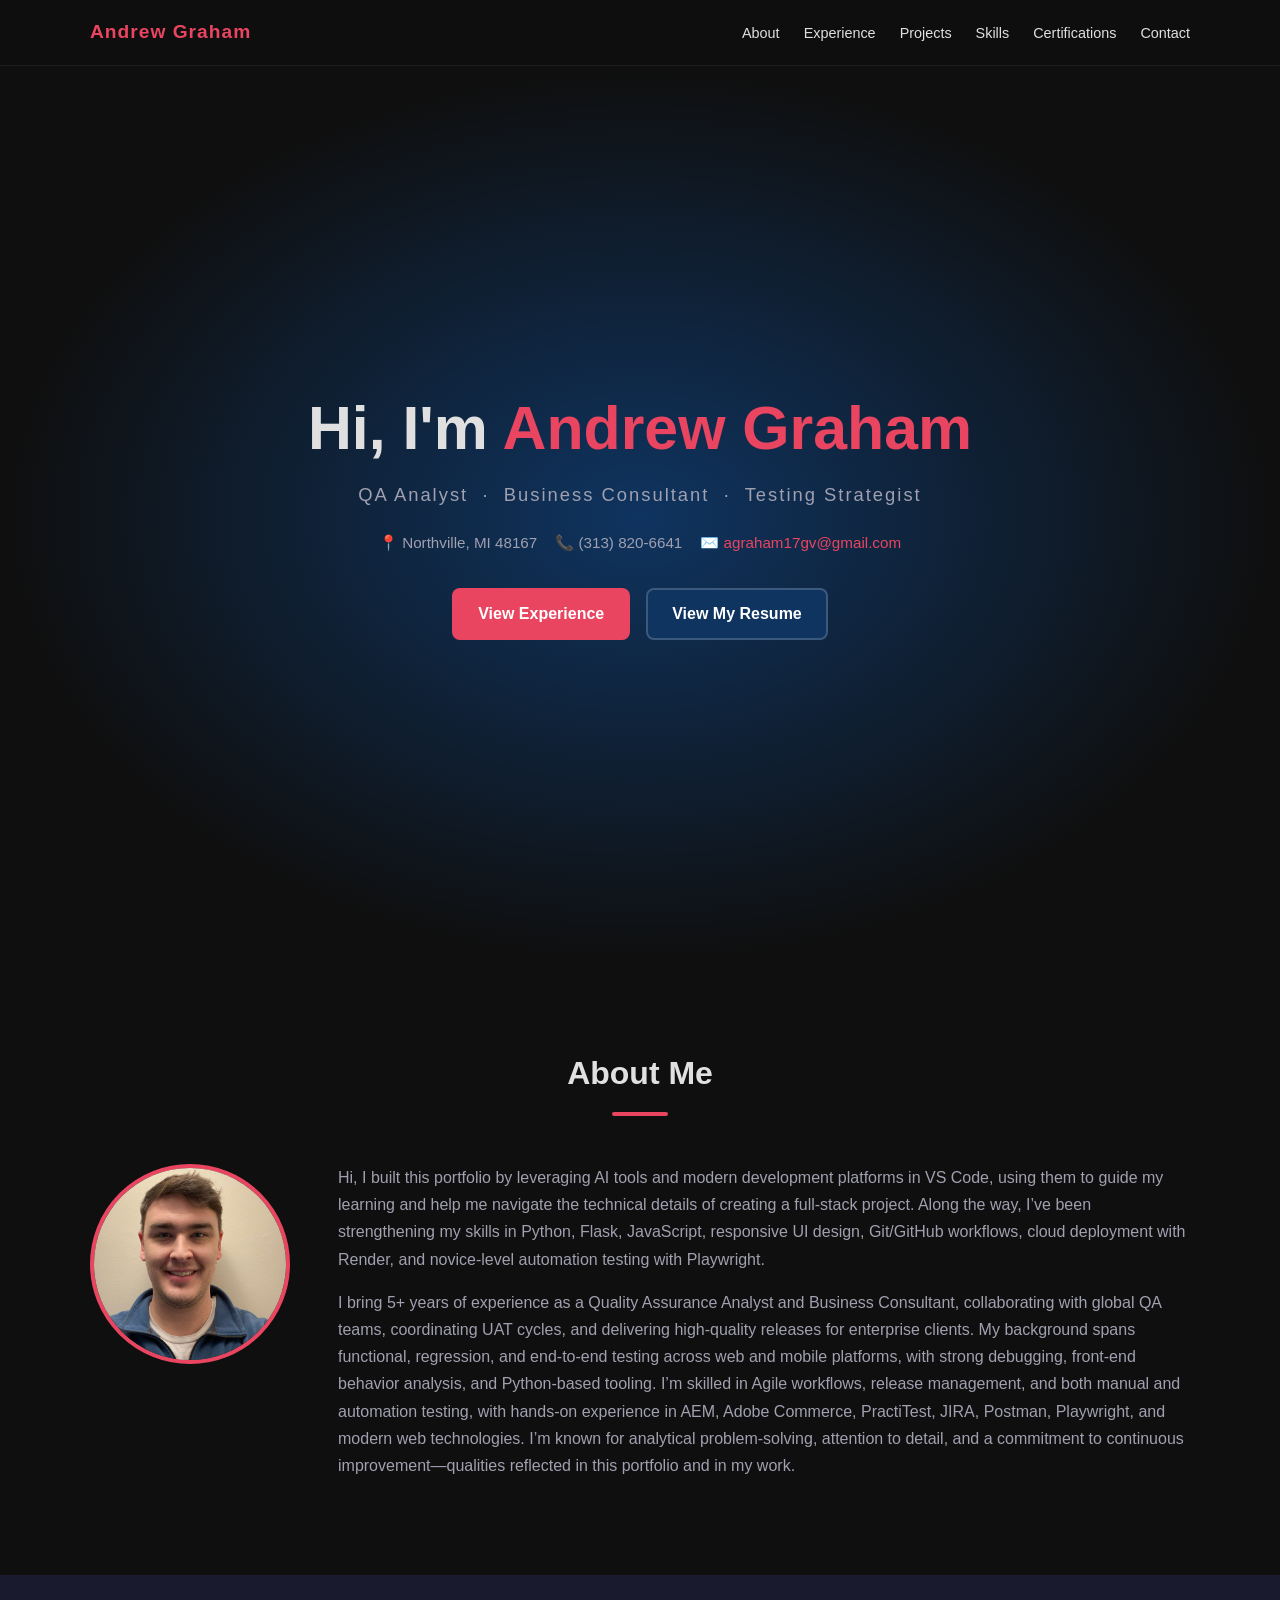
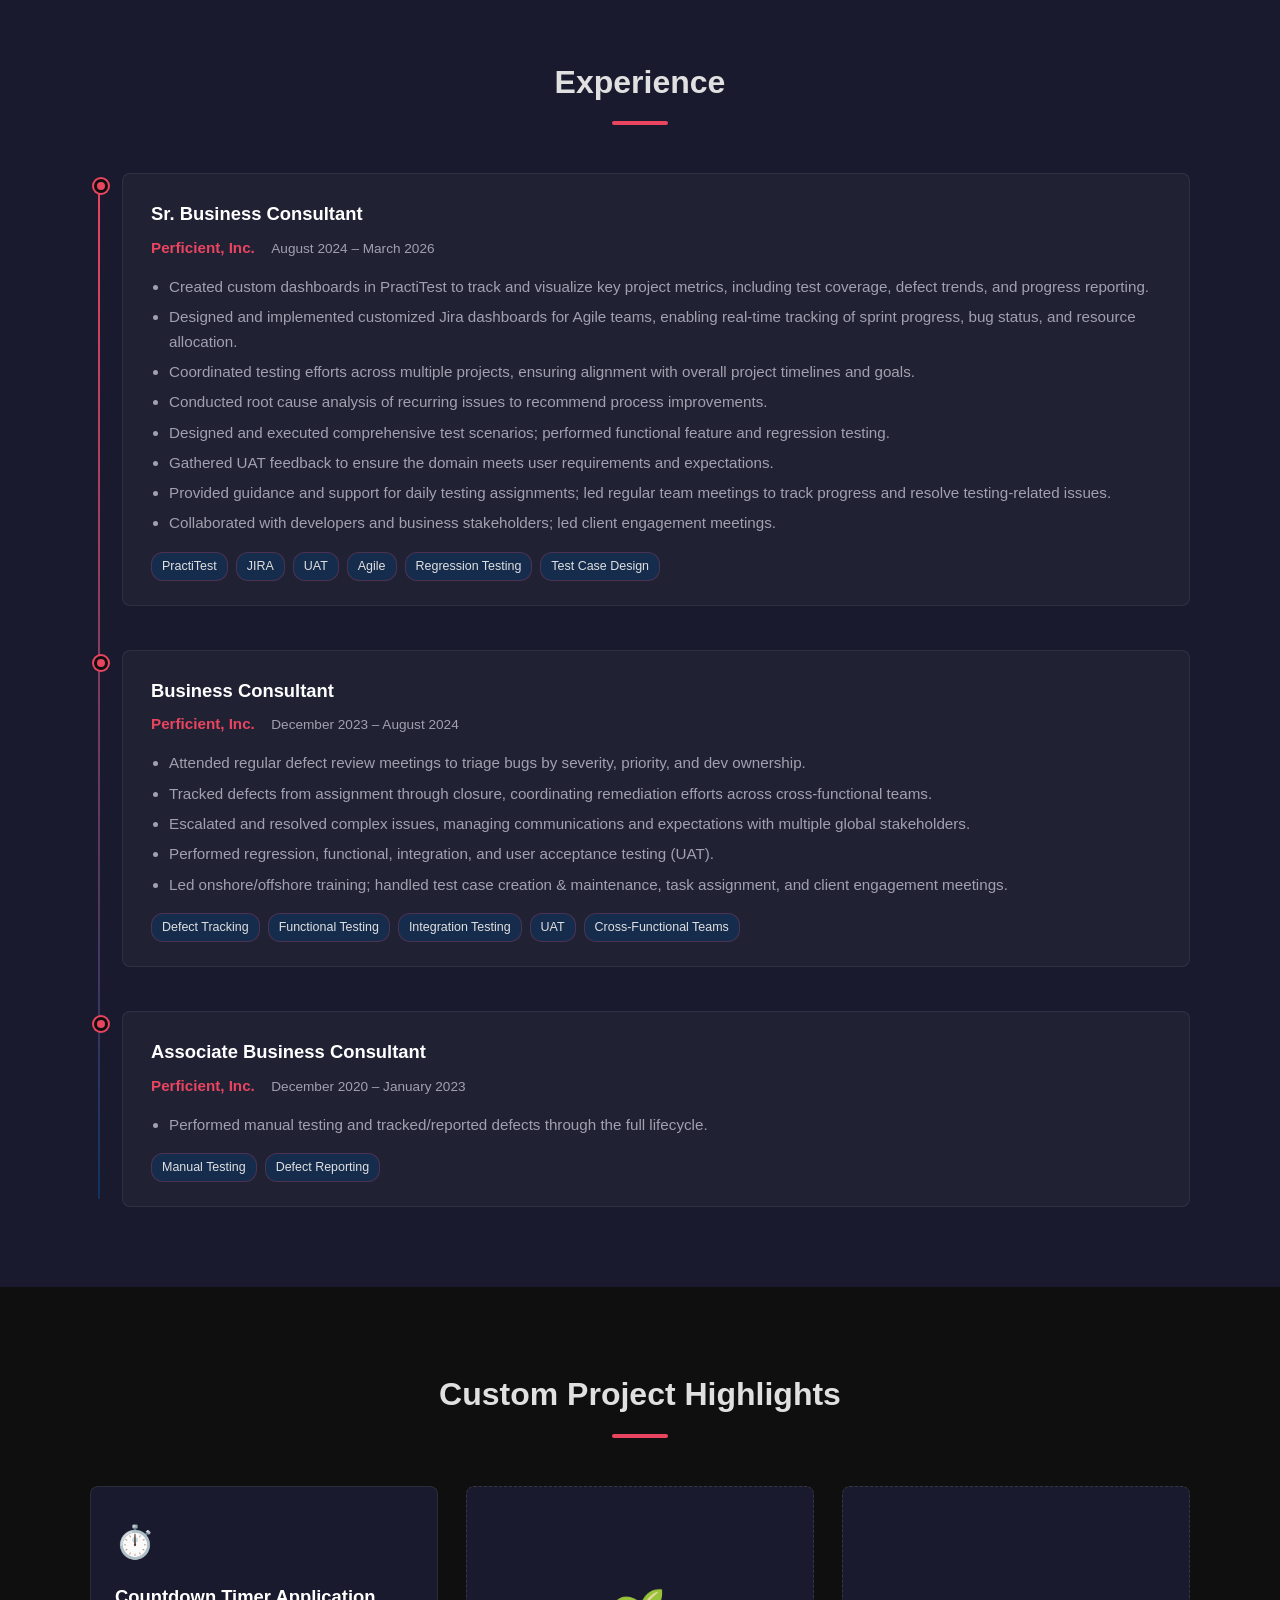
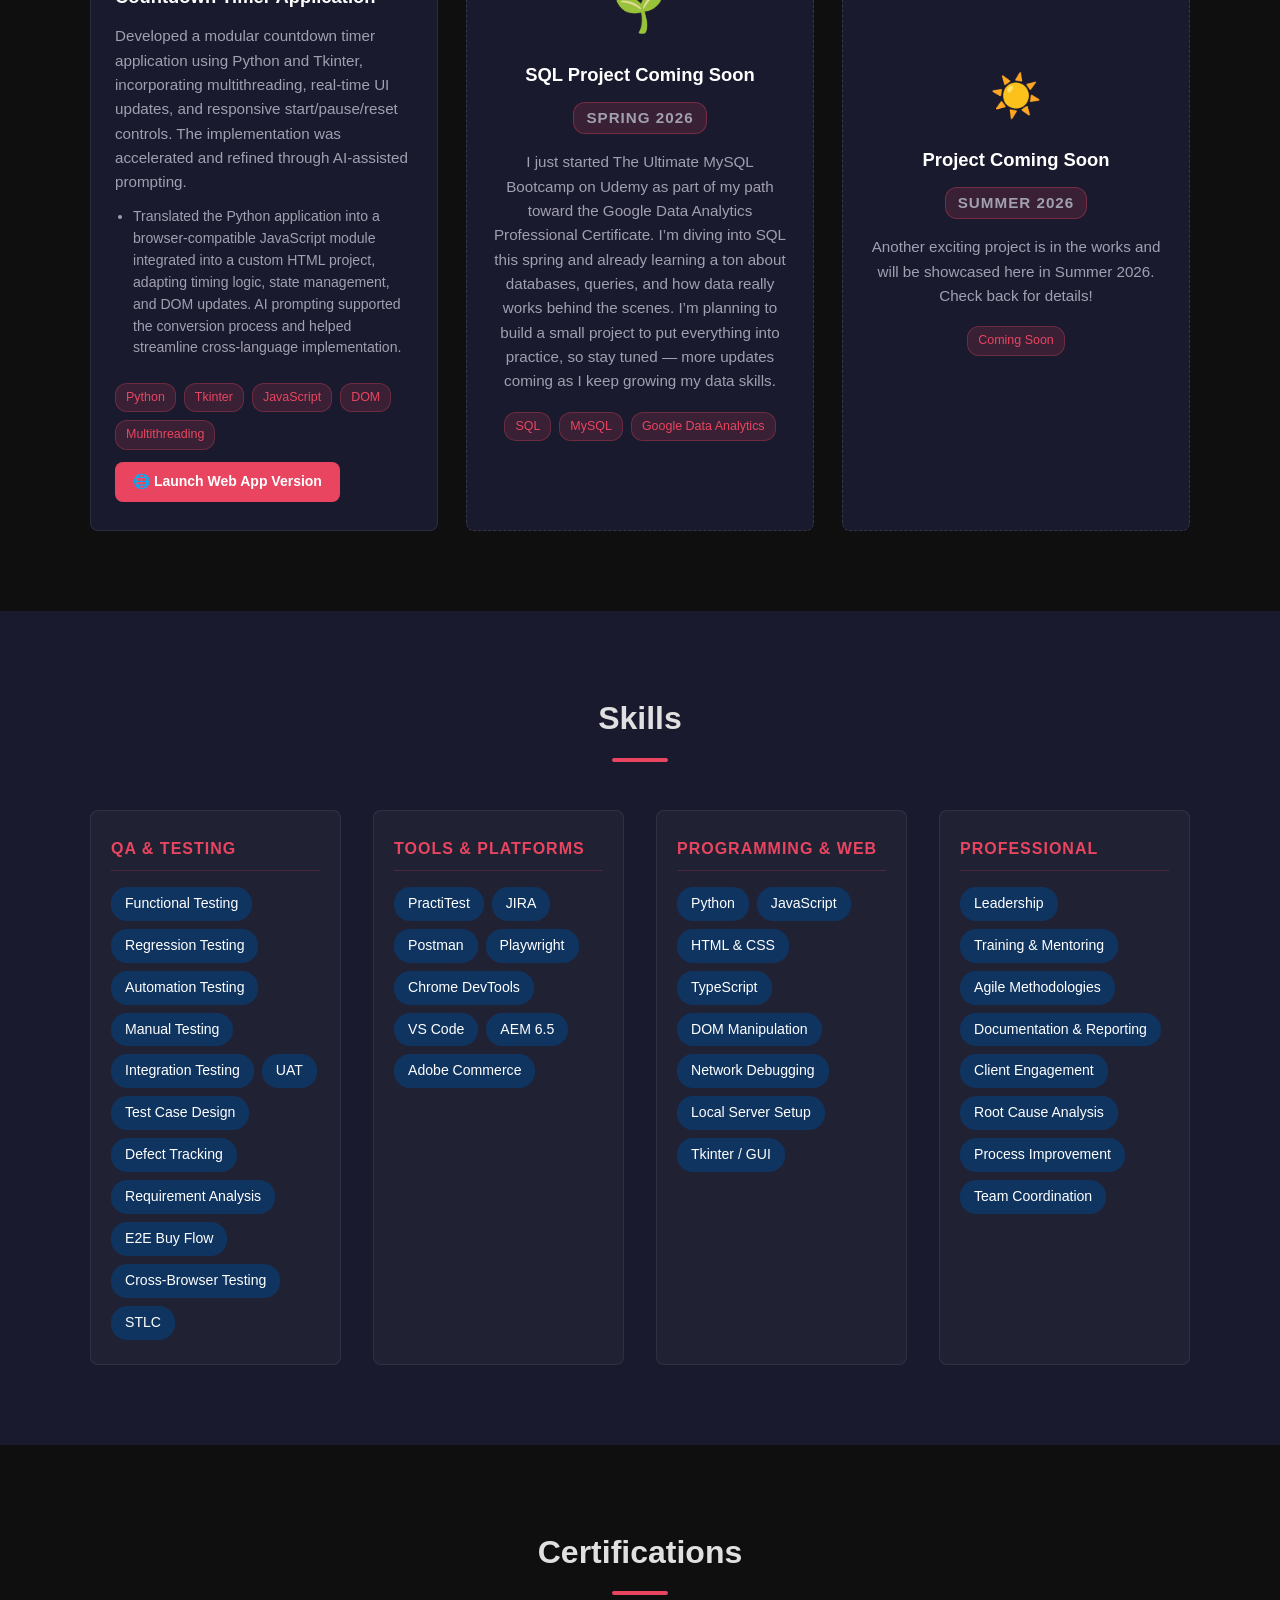
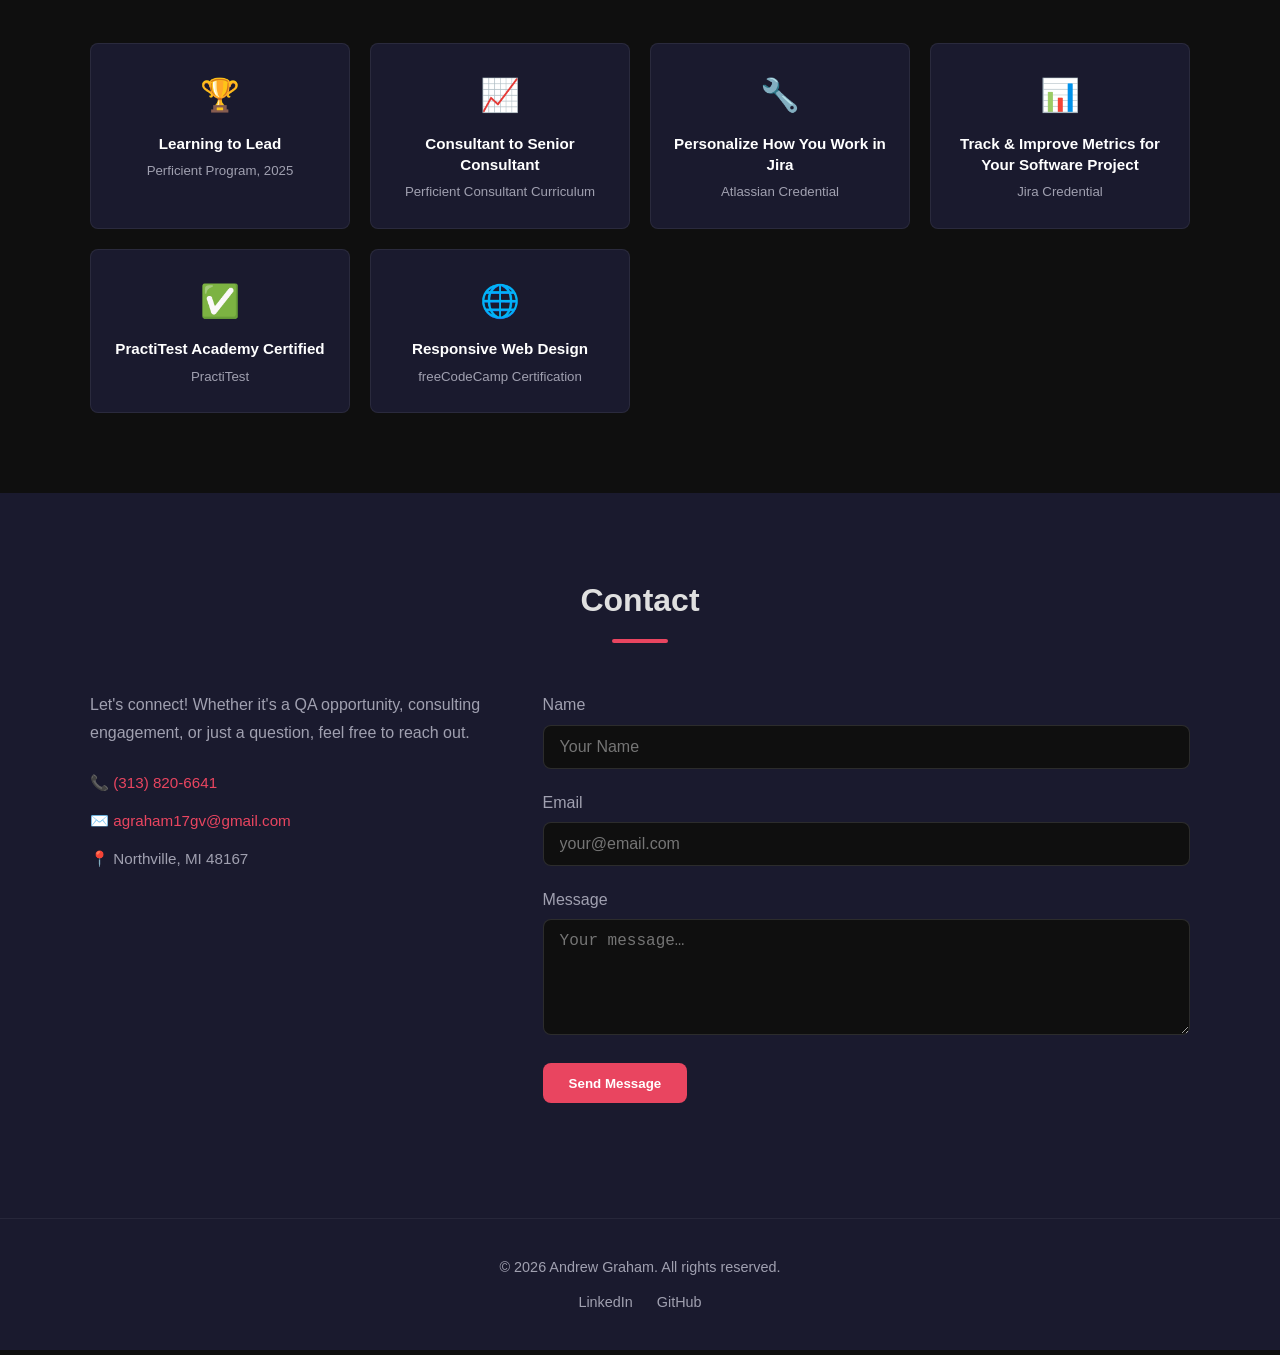
==== commit fb1afe56: "Updated title of the resume button to 'View My Resume'" ====
--- a/index.html
+++ b/index.html
@@ -48,8 +48,8 @@
       </div>
       <div class="hero-btns">
         <a href="#experience" class="btn btn-primary">View Experience</a>
-        <a href="static/files/AndrewGraham_Resume2026.pdf" class="btn btn-secondary" target="_blank"
-          rel="noopener">Download Resume</a>
+        <a href="static/files/AndrewGraham_Resume2026.pdf" class="btn btn-secondary" target="_blank" rel="noopener">View
+          My Resume</a>
       </div>
     </div>
   </section>
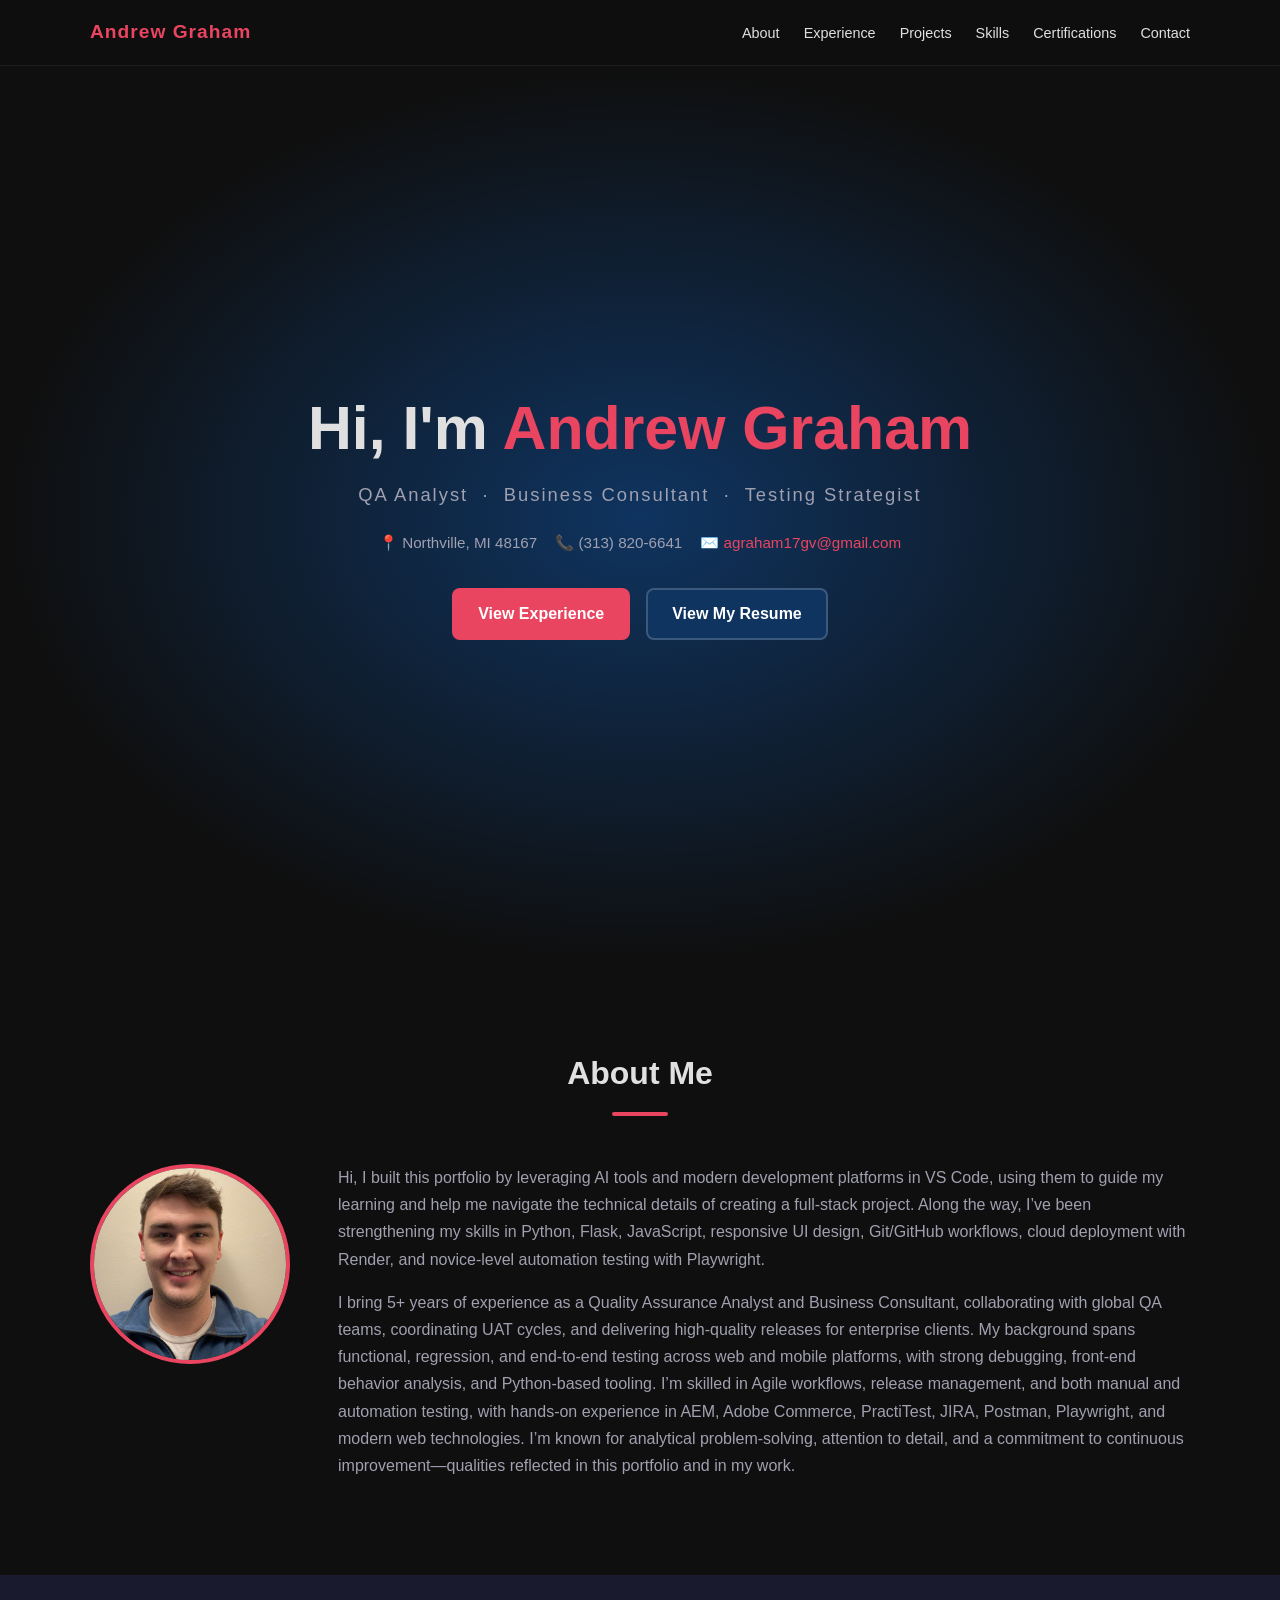
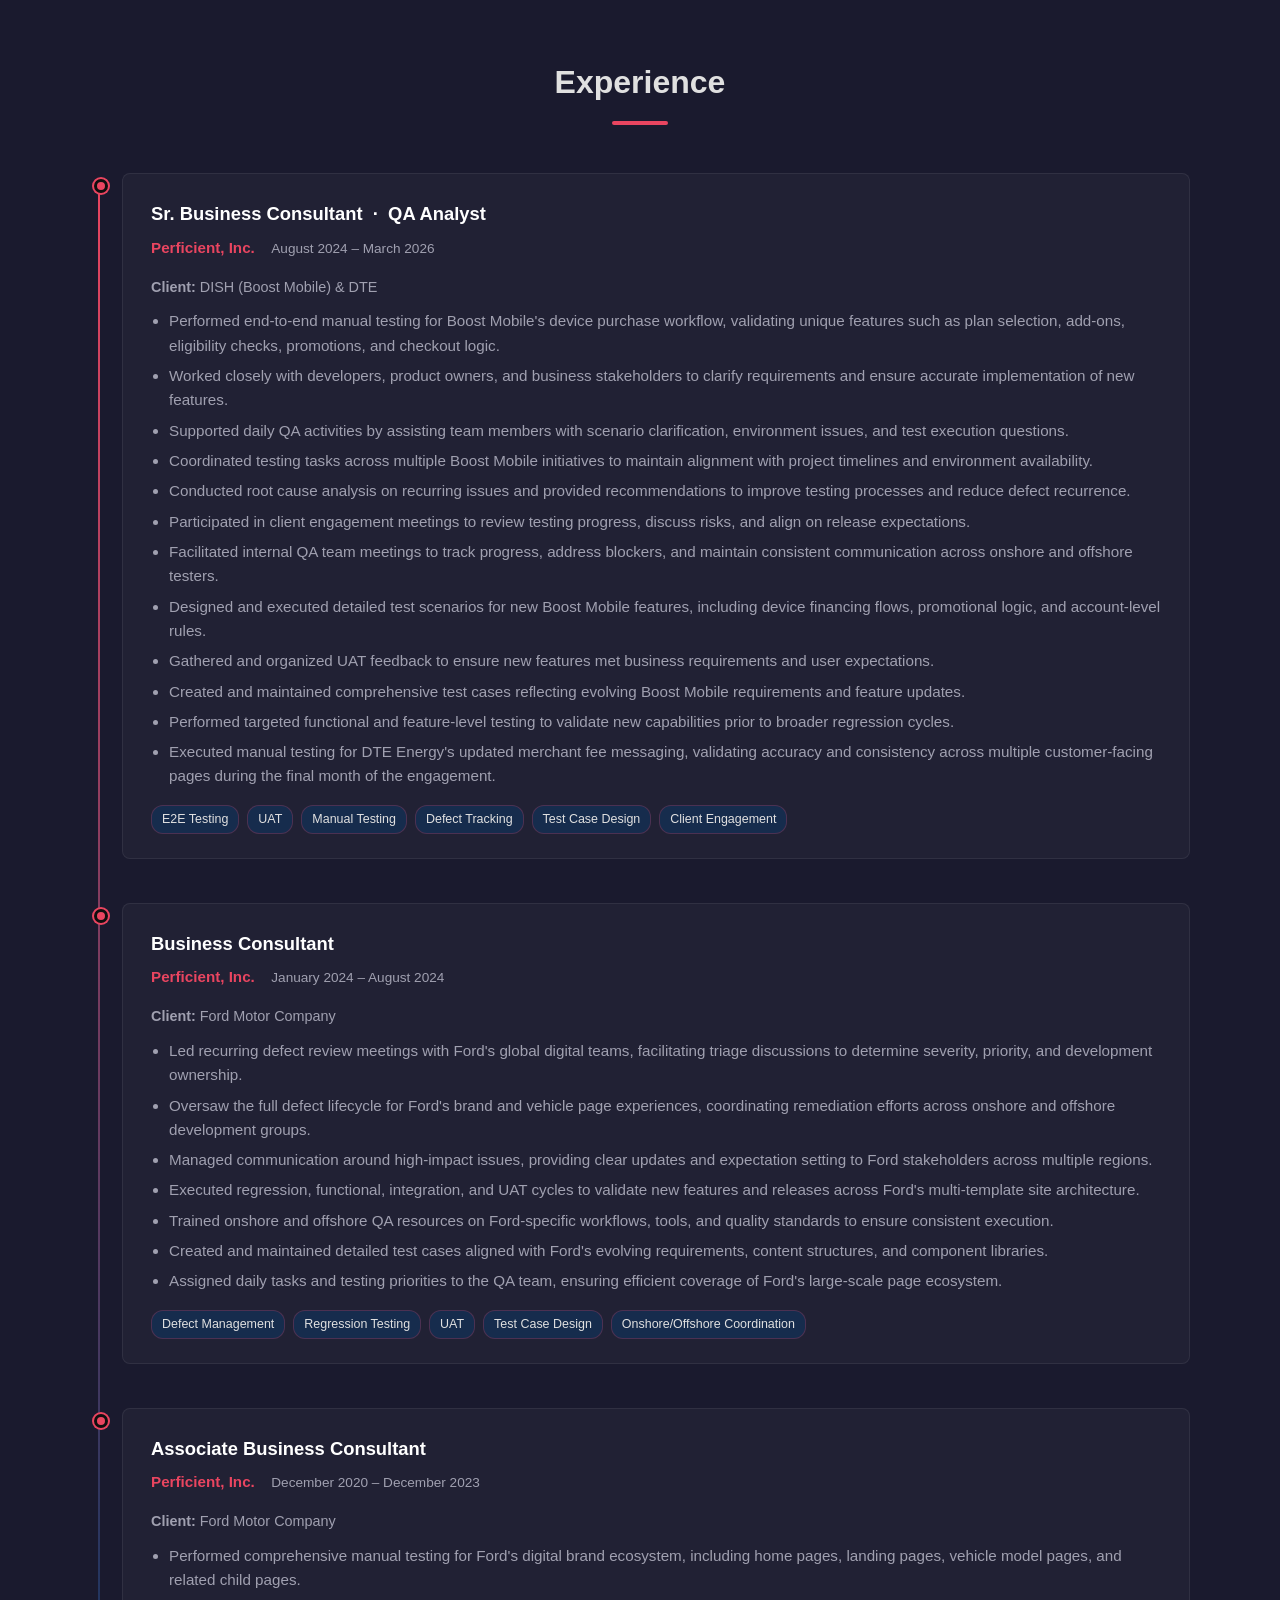
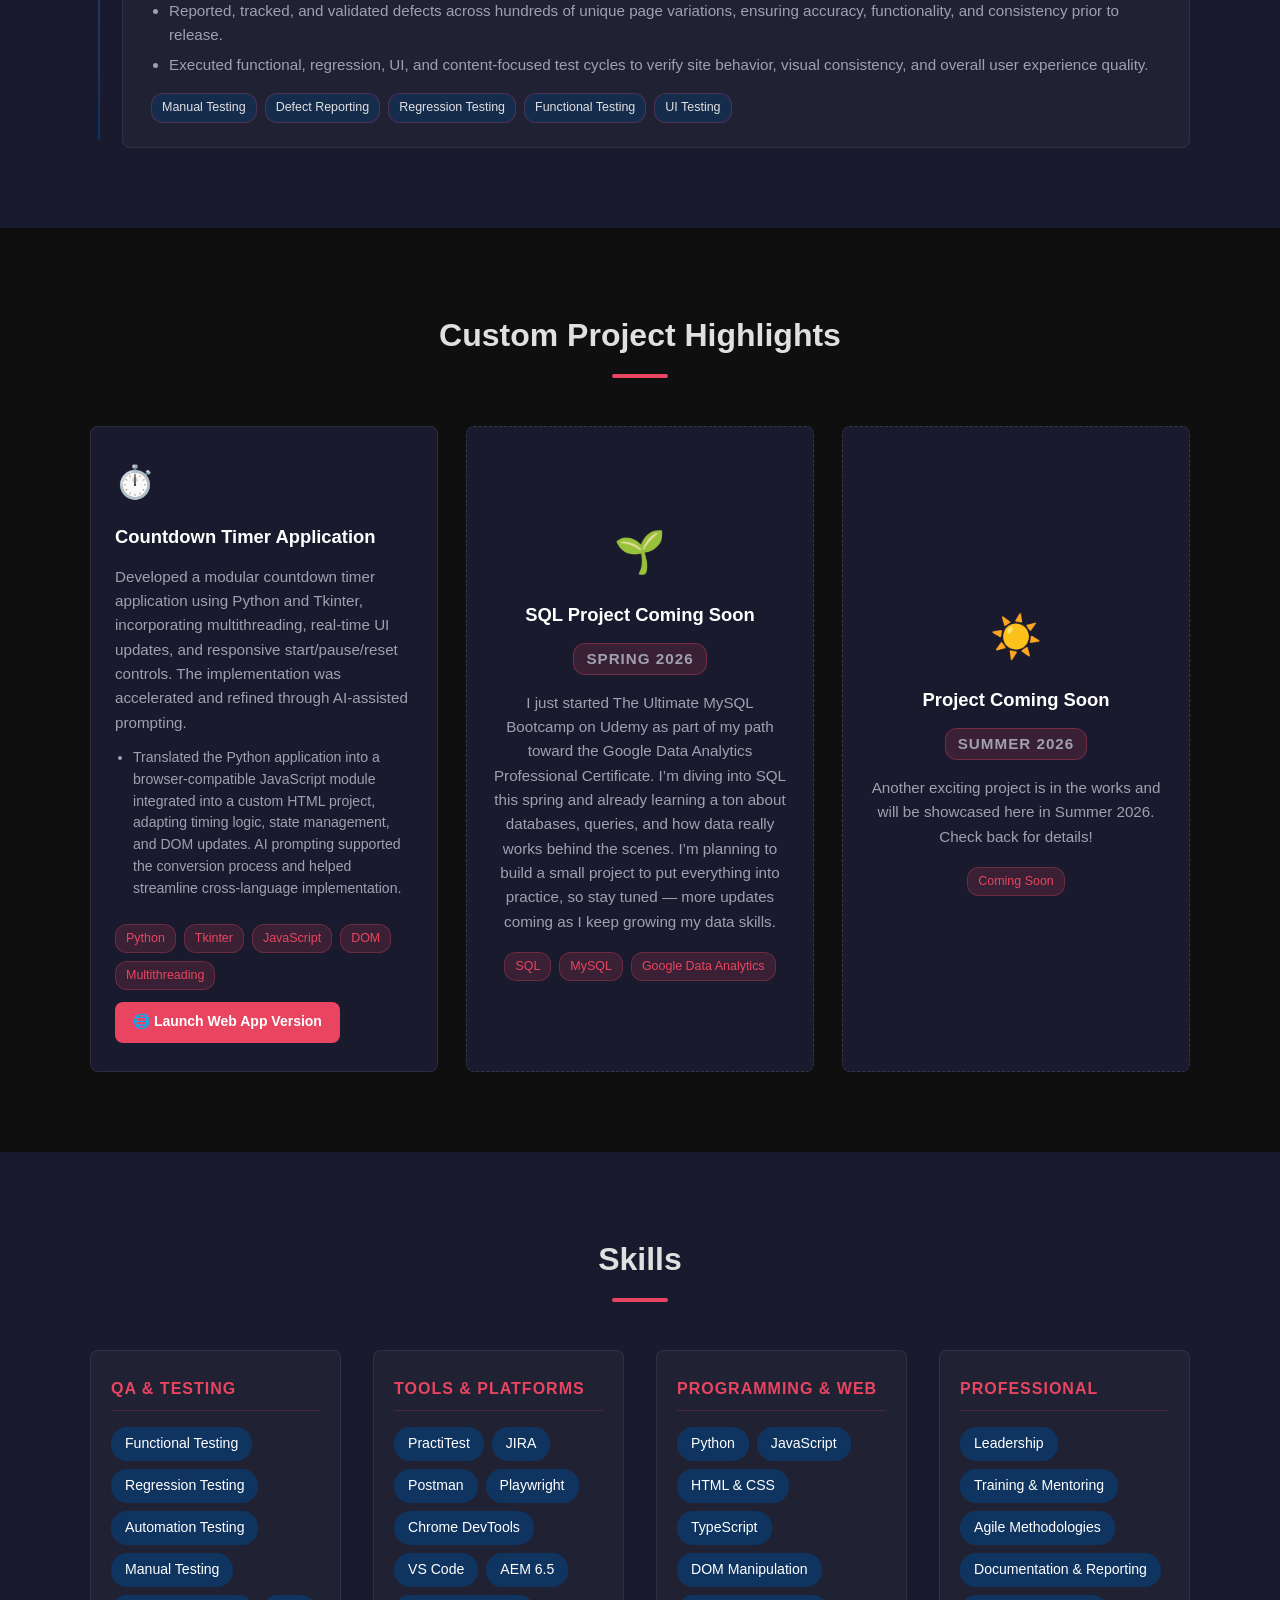
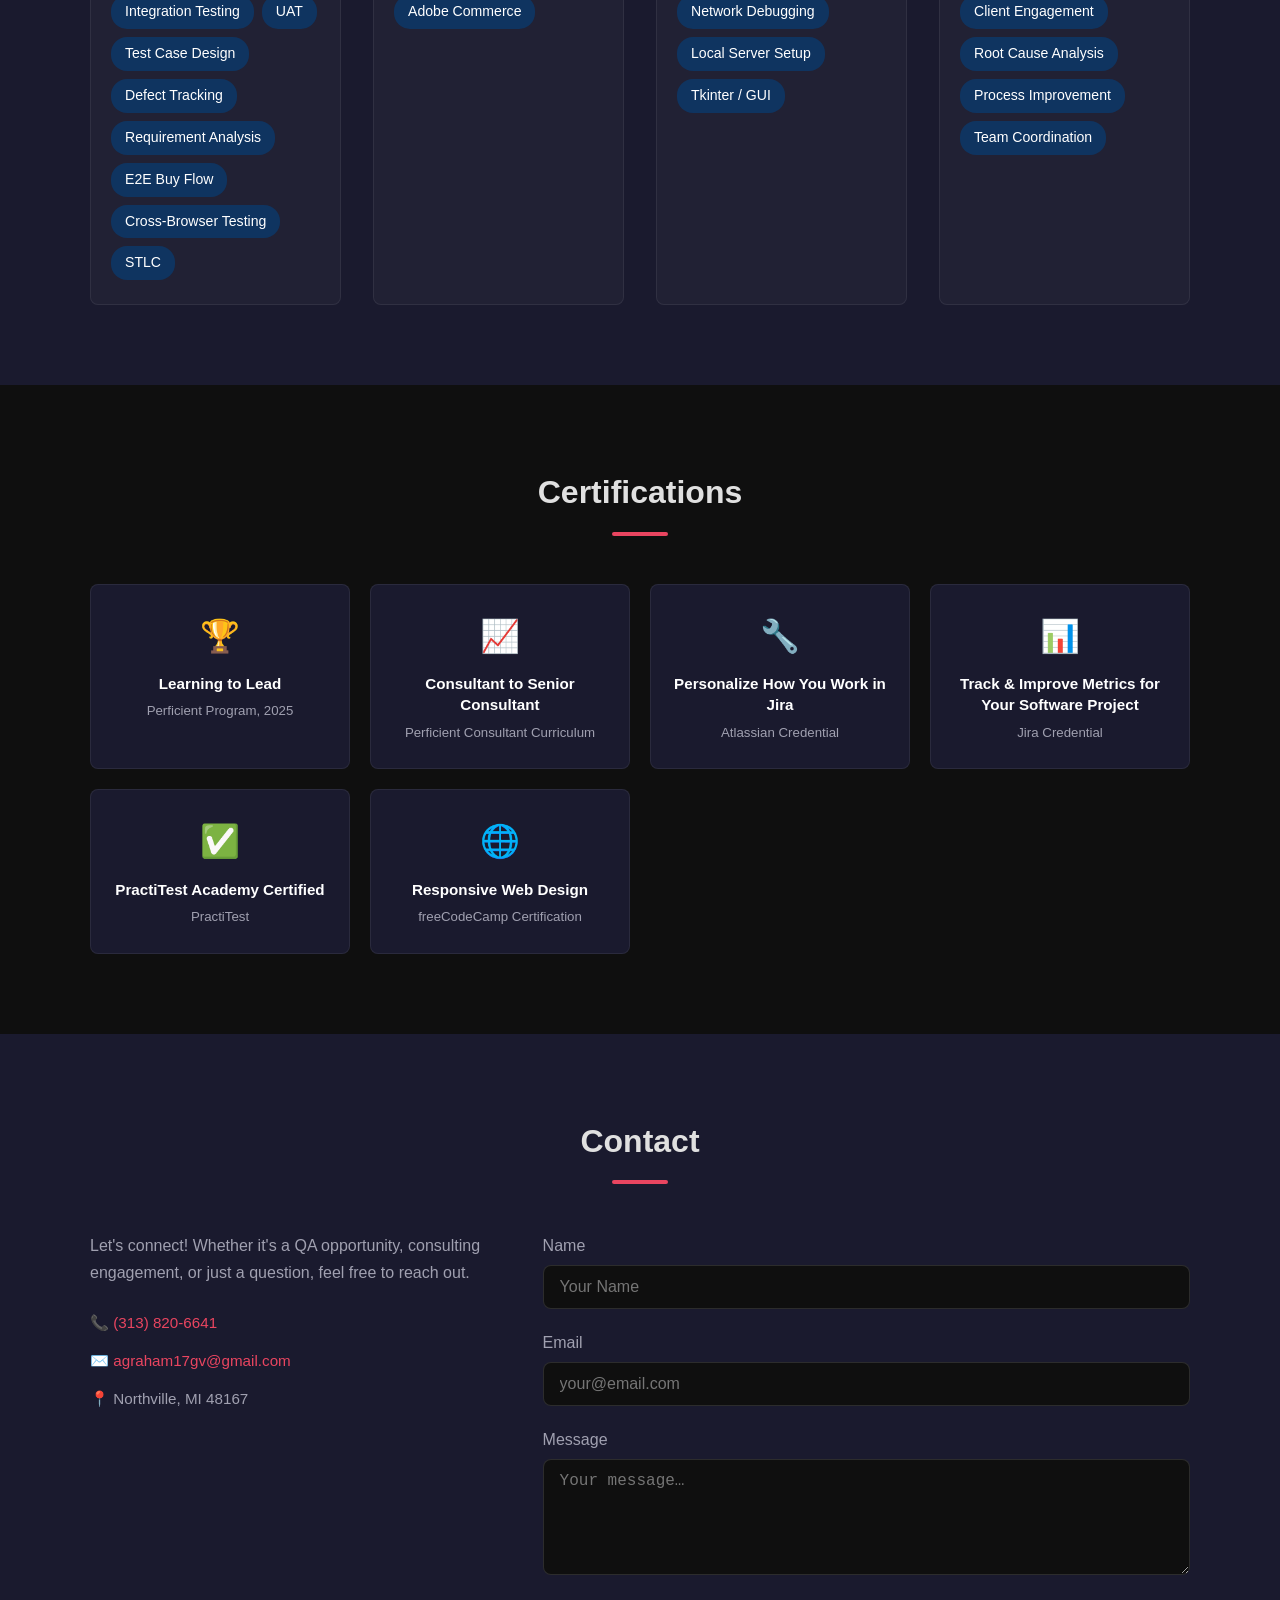
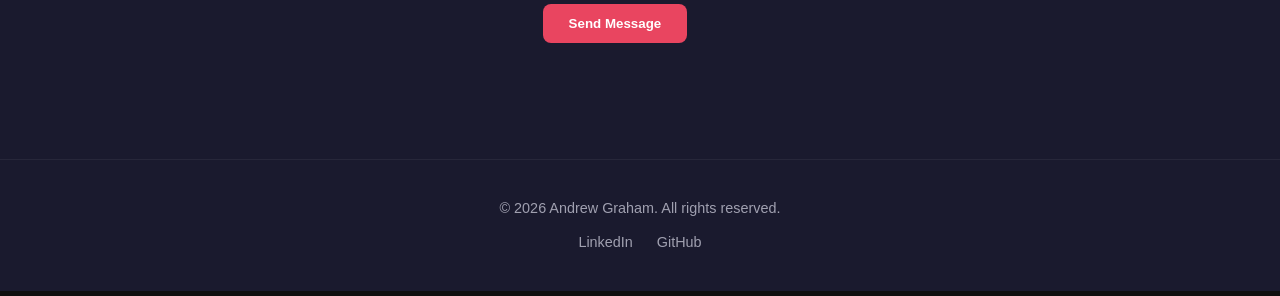
==== commit ac3dc4ce: "content: update experience section with detailed bullet points and client names" ====
--- a/index.html
+++ b/index.html
@@ -97,28 +97,40 @@
           <div class="timeline-marker"></div>
           <div class="timeline-content">
             <div class="timeline-header">
-              <h3>Sr. Business Consultant</h3>
+              <h3>Sr. Business Consultant &nbsp;·&nbsp; QA Analyst</h3>
               <span class="timeline-company">Perficient, Inc.</span>
               <span class="timeline-date">August 2024 – March 2026</span>
             </div>
+            <p class="timeline-client"><strong>Client:</strong> DISH (Boost Mobile) &amp; DTE</p>
             <ul class="timeline-bullets">
-              <li>Created custom dashboards in PractiTest to track and visualize key project metrics, including test
-                coverage, defect trends, and progress reporting.</li>
-              <li>Designed and implemented customized Jira dashboards for Agile teams, enabling real-time tracking of
-                sprint progress, bug status, and resource allocation.</li>
-              <li>Coordinated testing efforts across multiple projects, ensuring alignment with overall project
-                timelines and goals.</li>
-              <li>Conducted root cause analysis of recurring issues to recommend process improvements.</li>
-              <li>Designed and executed comprehensive test scenarios; performed functional feature and regression
-                testing.</li>
-              <li>Gathered UAT feedback to ensure the domain meets user requirements and expectations.</li>
-              <li>Provided guidance and support for daily testing assignments; led regular team meetings to track
-                progress and resolve testing-related issues.</li>
-              <li>Collaborated with developers and business stakeholders; led client engagement meetings.</li>
+              <li>Performed end-to-end manual testing for Boost Mobile's device purchase workflow, validating unique
+                features such as plan selection, add-ons, eligibility checks, promotions, and checkout logic.</li>
+              <li>Worked closely with developers, product owners, and business stakeholders to clarify requirements
+                and ensure accurate implementation of new features.</li>
+              <li>Supported daily QA activities by assisting team members with scenario clarification, environment
+                issues, and test execution questions.</li>
+              <li>Coordinated testing tasks across multiple Boost Mobile initiatives to maintain alignment with
+                project timelines and environment availability.</li>
+              <li>Conducted root cause analysis on recurring issues and provided recommendations to improve testing
+                processes and reduce defect recurrence.</li>
+              <li>Participated in client engagement meetings to review testing progress, discuss risks, and align on
+                release expectations.</li>
+              <li>Facilitated internal QA team meetings to track progress, address blockers, and maintain consistent
+                communication across onshore and offshore testers.</li>
+              <li>Designed and executed detailed test scenarios for new Boost Mobile features, including device
+                financing flows, promotional logic, and account-level rules.</li>
+              <li>Gathered and organized UAT feedback to ensure new features met business requirements and user
+                expectations.</li>
+              <li>Created and maintained comprehensive test cases reflecting evolving Boost Mobile requirements and
+                feature updates.</li>
+              <li>Performed targeted functional and feature-level testing to validate new capabilities prior to
+                broader regression cycles.</li>
+              <li>Executed manual testing for DTE Energy's updated merchant fee messaging, validating accuracy and
+                consistency across multiple customer-facing pages during the final month of the engagement.</li>
             </ul>
             <div class="timeline-tags">
-              <span>PractiTest</span><span>JIRA</span><span>UAT</span><span>Agile</span>
-              <span>Regression Testing</span><span>Test Case Design</span>
+              <span>E2E Testing</span><span>UAT</span><span>Manual Testing</span><span>Defect Tracking</span>
+              <span>Test Case Design</span><span>Client Engagement</span>
             </div>
           </div>
         </div>
@@ -130,21 +142,28 @@
             <div class="timeline-header">
               <h3>Business Consultant</h3>
               <span class="timeline-company">Perficient, Inc.</span>
-              <span class="timeline-date">December 2023 – August 2024</span>
-            </div>
+              <span class="timeline-date">January 2024 – August 2024</span>
+            </div>
+            <p class="timeline-client"><strong>Client:</strong> Ford Motor Company</p>
             <ul class="timeline-bullets">
-              <li>Attended regular defect review meetings to triage bugs by severity, priority, and dev ownership.</li>
-              <li>Tracked defects from assignment through closure, coordinating remediation efforts across
-                cross-functional teams.</li>
-              <li>Escalated and resolved complex issues, managing communications and expectations with multiple global
-                stakeholders.</li>
-              <li>Performed regression, functional, integration, and user acceptance testing (UAT).</li>
-              <li>Led onshore/offshore training; handled test case creation &amp; maintenance, task assignment, and
-                client engagement meetings.</li>
+              <li>Led recurring defect review meetings with Ford's global digital teams, facilitating triage
+                discussions to determine severity, priority, and development ownership.</li>
+              <li>Oversaw the full defect lifecycle for Ford's brand and vehicle page experiences, coordinating
+                remediation efforts across onshore and offshore development groups.</li>
+              <li>Managed communication around high-impact issues, providing clear updates and expectation setting to
+                Ford stakeholders across multiple regions.</li>
+              <li>Executed regression, functional, integration, and UAT cycles to validate new features and releases
+                across Ford's multi-template site architecture.</li>
+              <li>Trained onshore and offshore QA resources on Ford-specific workflows, tools, and quality standards
+                to ensure consistent execution.</li>
+              <li>Created and maintained detailed test cases aligned with Ford's evolving requirements, content
+                structures, and component libraries.</li>
+              <li>Assigned daily tasks and testing priorities to the QA team, ensuring efficient coverage of Ford's
+                large-scale page ecosystem.</li>
             </ul>
             <div class="timeline-tags">
-              <span>Defect Tracking</span><span>Functional Testing</span><span>Integration Testing</span>
-              <span>UAT</span><span>Cross-Functional Teams</span>
+              <span>Defect Management</span><span>Regression Testing</span><span>UAT</span>
+              <span>Test Case Design</span><span>Onshore/Offshore Coordination</span>
             </div>
           </div>
         </div>
@@ -156,13 +175,20 @@
             <div class="timeline-header">
               <h3>Associate Business Consultant</h3>
               <span class="timeline-company">Perficient, Inc.</span>
-              <span class="timeline-date">December 2020 – January 2023</span>
-            </div>
+              <span class="timeline-date">December 2020 – December 2023</span>
+            </div>
+            <p class="timeline-client"><strong>Client:</strong> Ford Motor Company</p>
             <ul class="timeline-bullets">
-              <li>Performed manual testing and tracked/reported defects through the full lifecycle.</li>
+              <li>Performed comprehensive manual testing for Ford's digital brand ecosystem, including home pages,
+                landing pages, vehicle model pages, and related child pages.</li>
+              <li>Reported, tracked, and validated defects across hundreds of unique page variations, ensuring
+                accuracy, functionality, and consistency prior to release.</li>
+              <li>Executed functional, regression, UI, and content-focused test cycles to verify site behavior,
+                visual consistency, and overall user experience quality.</li>
             </ul>
             <div class="timeline-tags">
-              <span>Manual Testing</span><span>Defect Reporting</span>
+              <span>Manual Testing</span><span>Defect Reporting</span><span>Regression Testing</span>
+              <span>Functional Testing</span><span>UI Testing</span>
             </div>
           </div>
         </div>
@@ -195,7 +221,7 @@
             <span>Python</span><span>Tkinter</span><span>JavaScript</span><span>DOM</span><span>Multithreading</span>
           </div>
           <div class="project-links" style="margin-top: auto;">
-            <a href="/countdown" class="btn btn-sm" target="_blank" rel="noopener">🌐 Launch Web App
+            <a href="/countdown" class="btn btn-sm">🌐 Launch Web App
               Version</a>
           </div>
         </div>
--- a/static/css/styles.css
+++ b/static/css/styles.css
@@ -344,6 +344,12 @@
 .timeline-date {
   font-size: 0.85rem;
   color: var(--clr-muted);
+}
+
+.timeline-client {
+  font-size: 0.9rem;
+  color: var(--clr-muted);
+  margin-bottom: 10px;
 }
 
 .timeline-bullets {
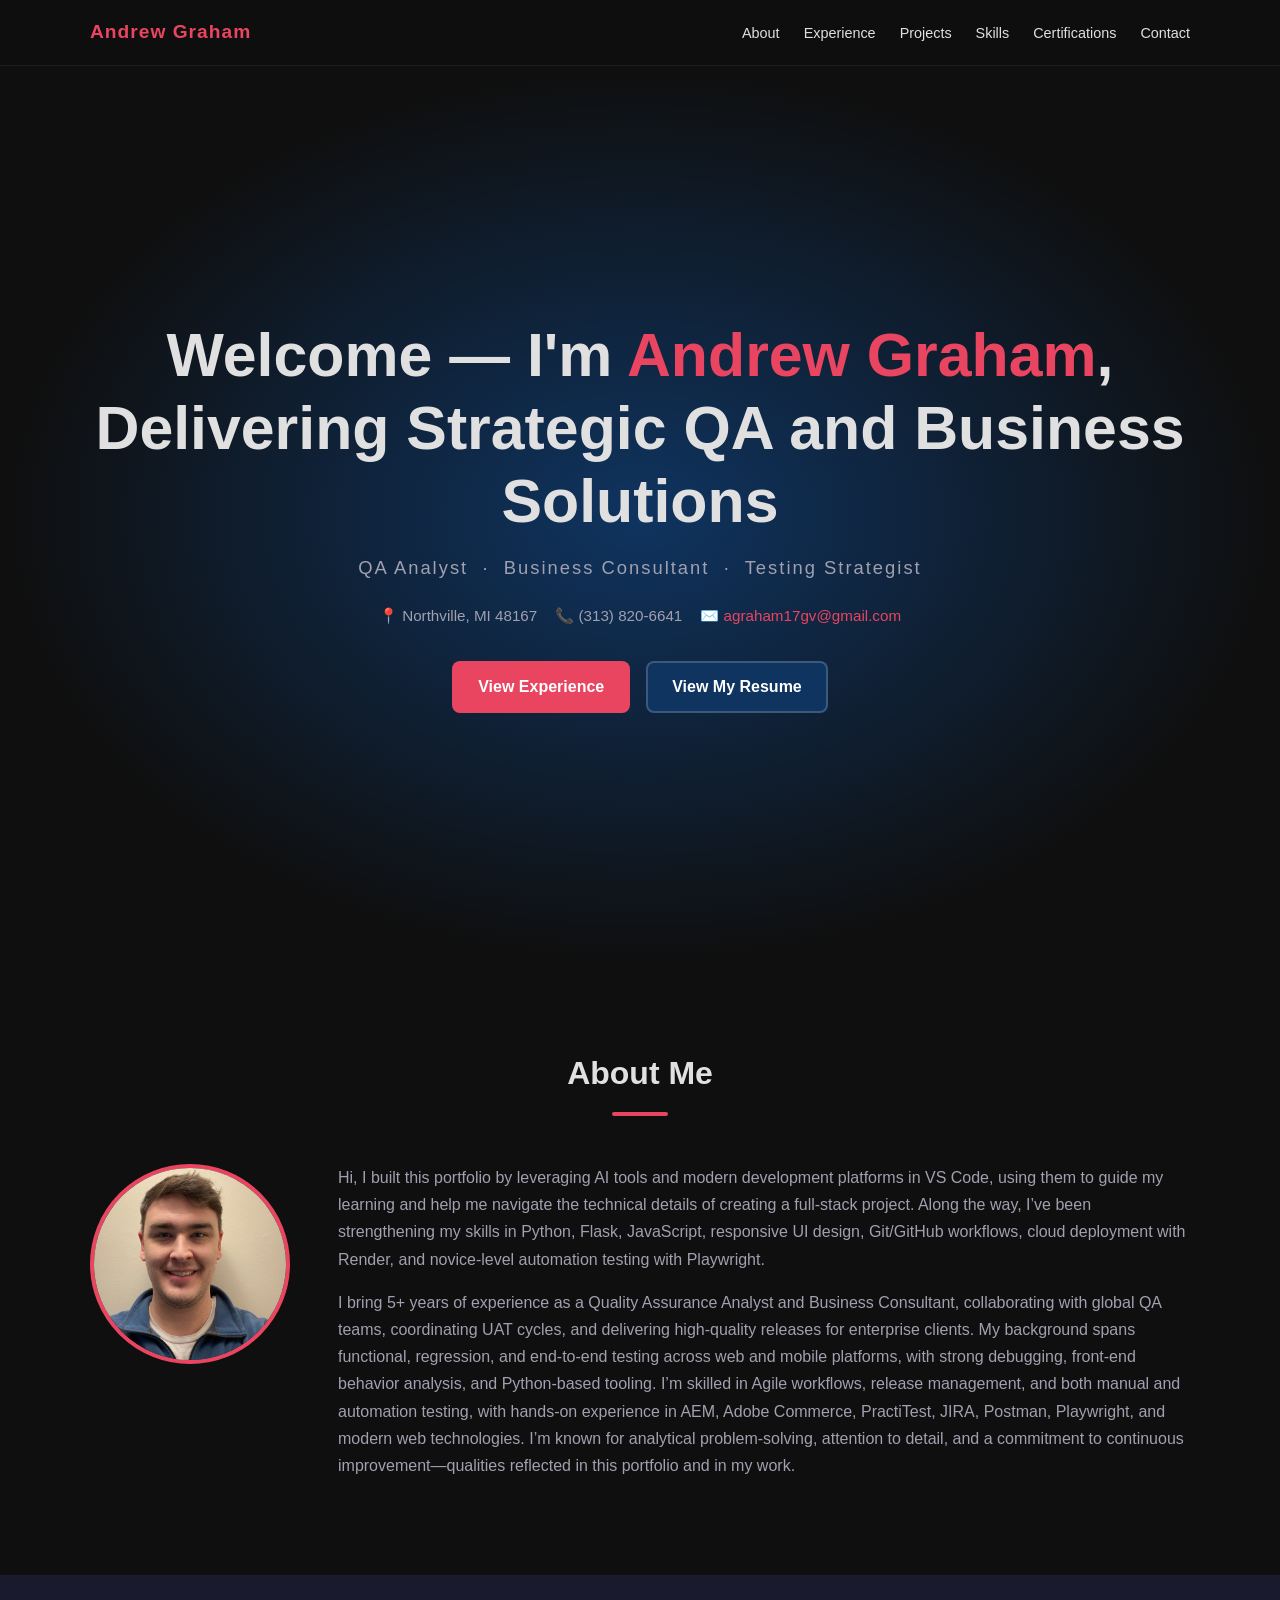
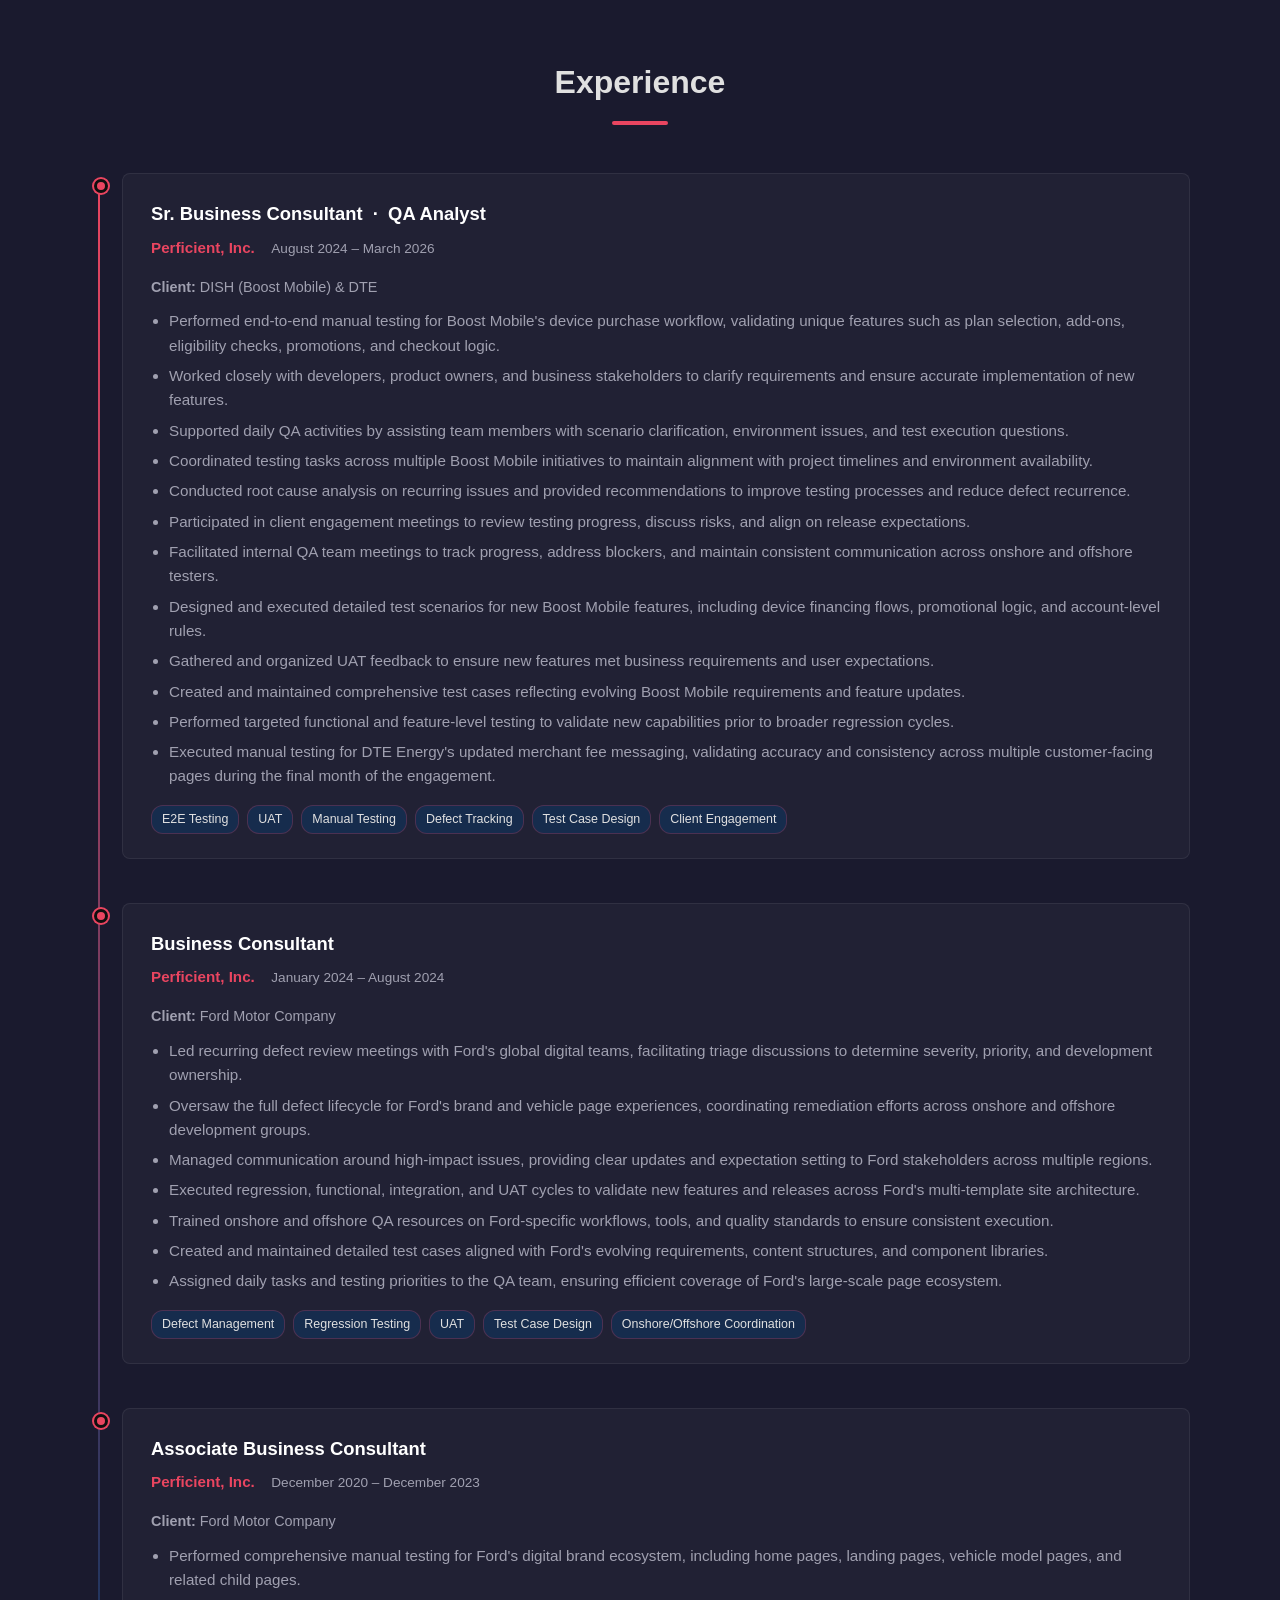
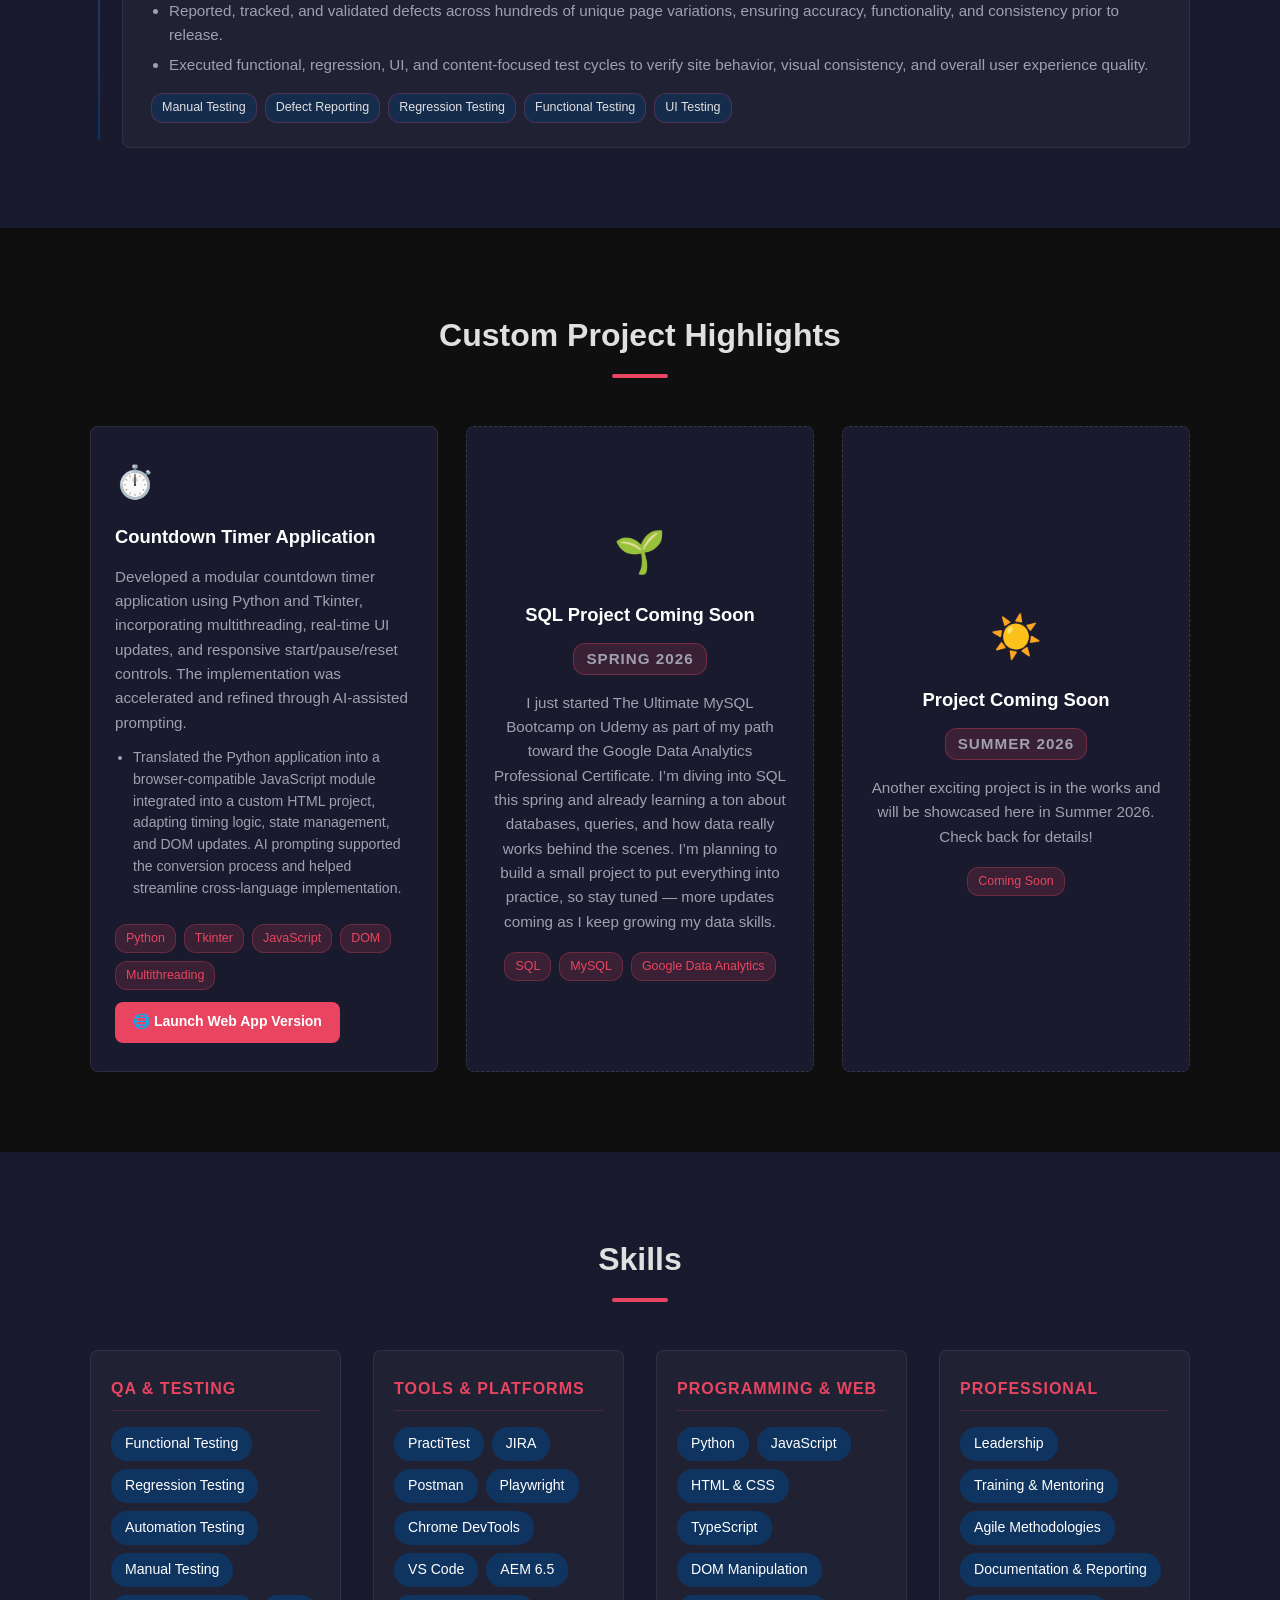
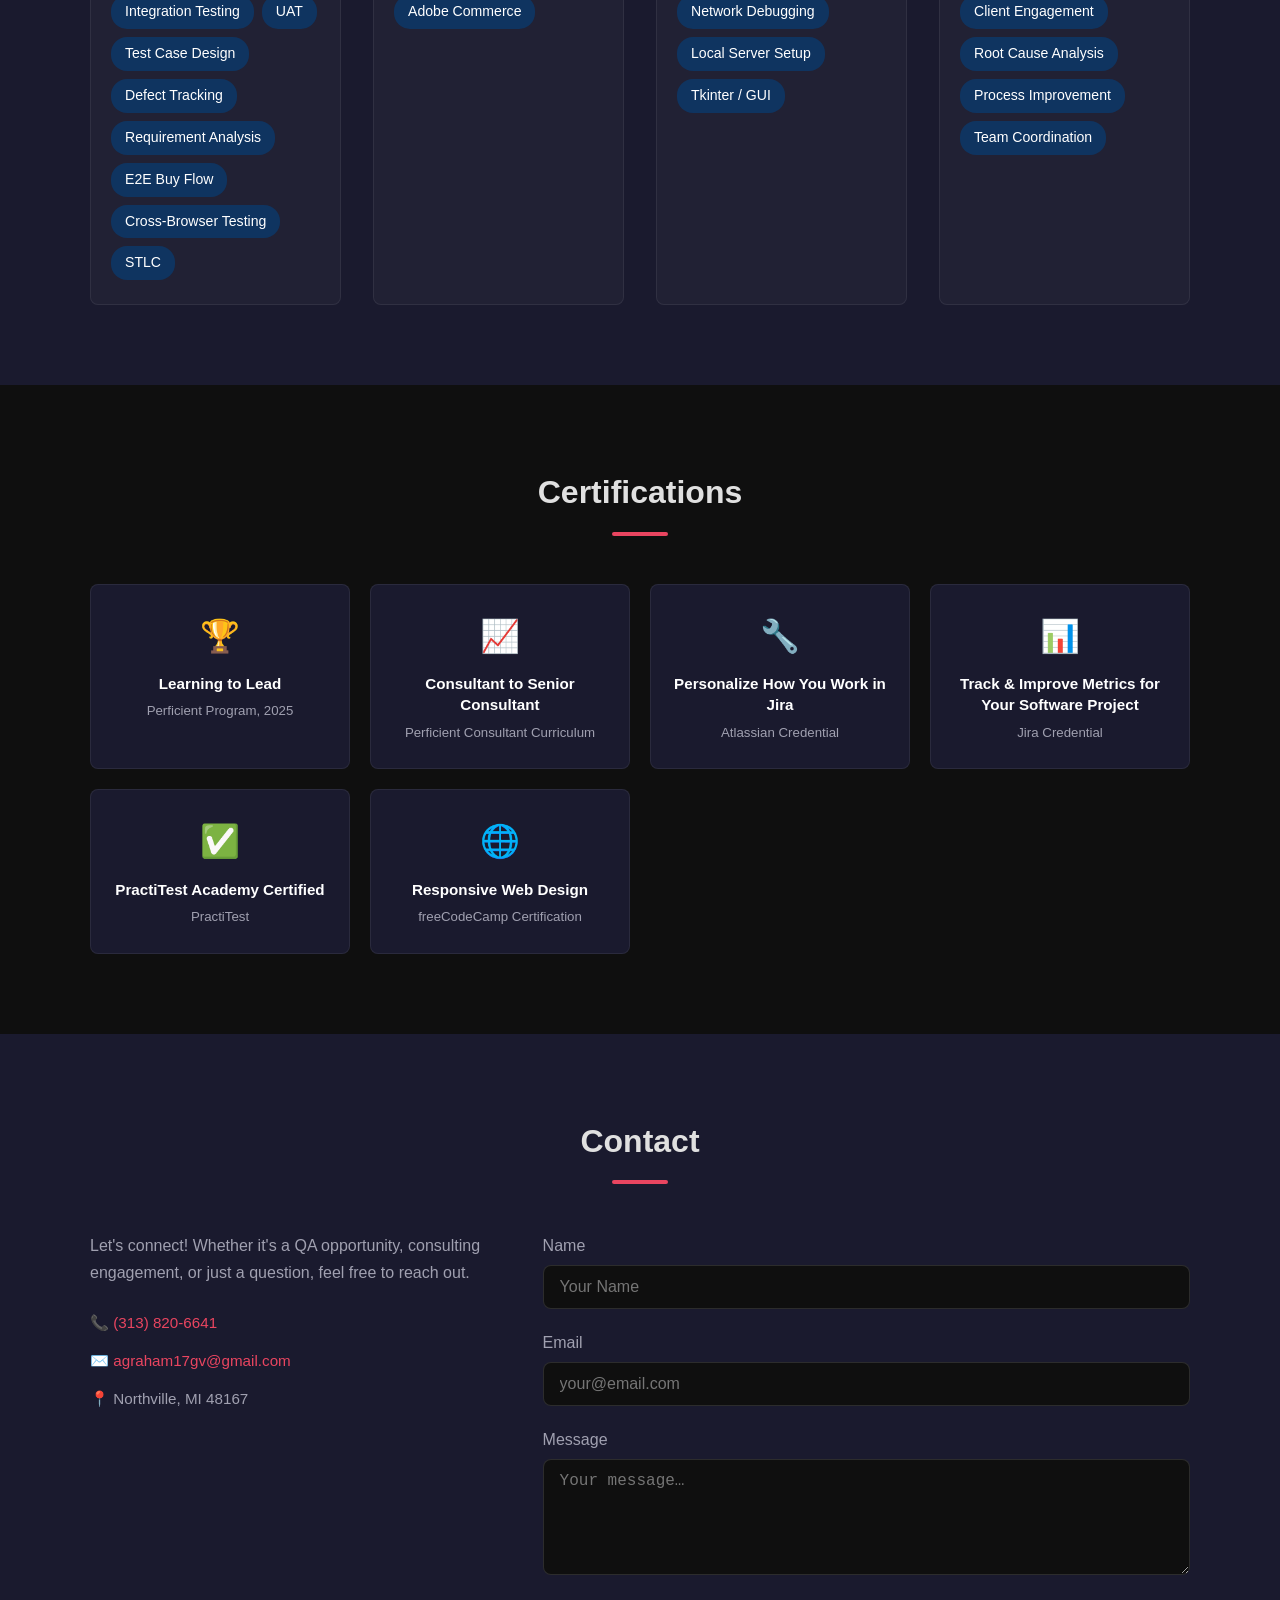
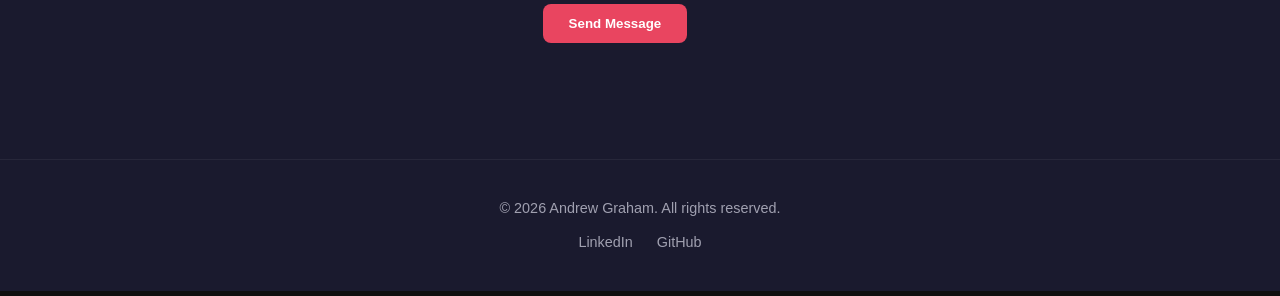
==== commit 55c08f74: "content: update hero h1 heading to welcome message with value proposition" ====
--- a/index.html
+++ b/index.html
@@ -36,7 +36,8 @@
   <!-- ===== HERO SECTION ===== -->
   <section class="hero" id="home">
     <div class="hero-content">
-      <h1>Hi, I'm <span class="highlight">Andrew Graham</span></h1>
+      <h1>Welcome — I'm <span class="highlight">Andrew Graham</span>, Delivering Strategic QA and Business Solutions
+      </h1>
       <p class="tagline">
         QA Analyst<span class="tagline-sep"> &nbsp;·&nbsp; </span><span class="tagline-break"></span>Business
         Consultant<span class="tagline-sep"> &nbsp;·&nbsp; </span><span class="tagline-break"></span>Testing Strategist
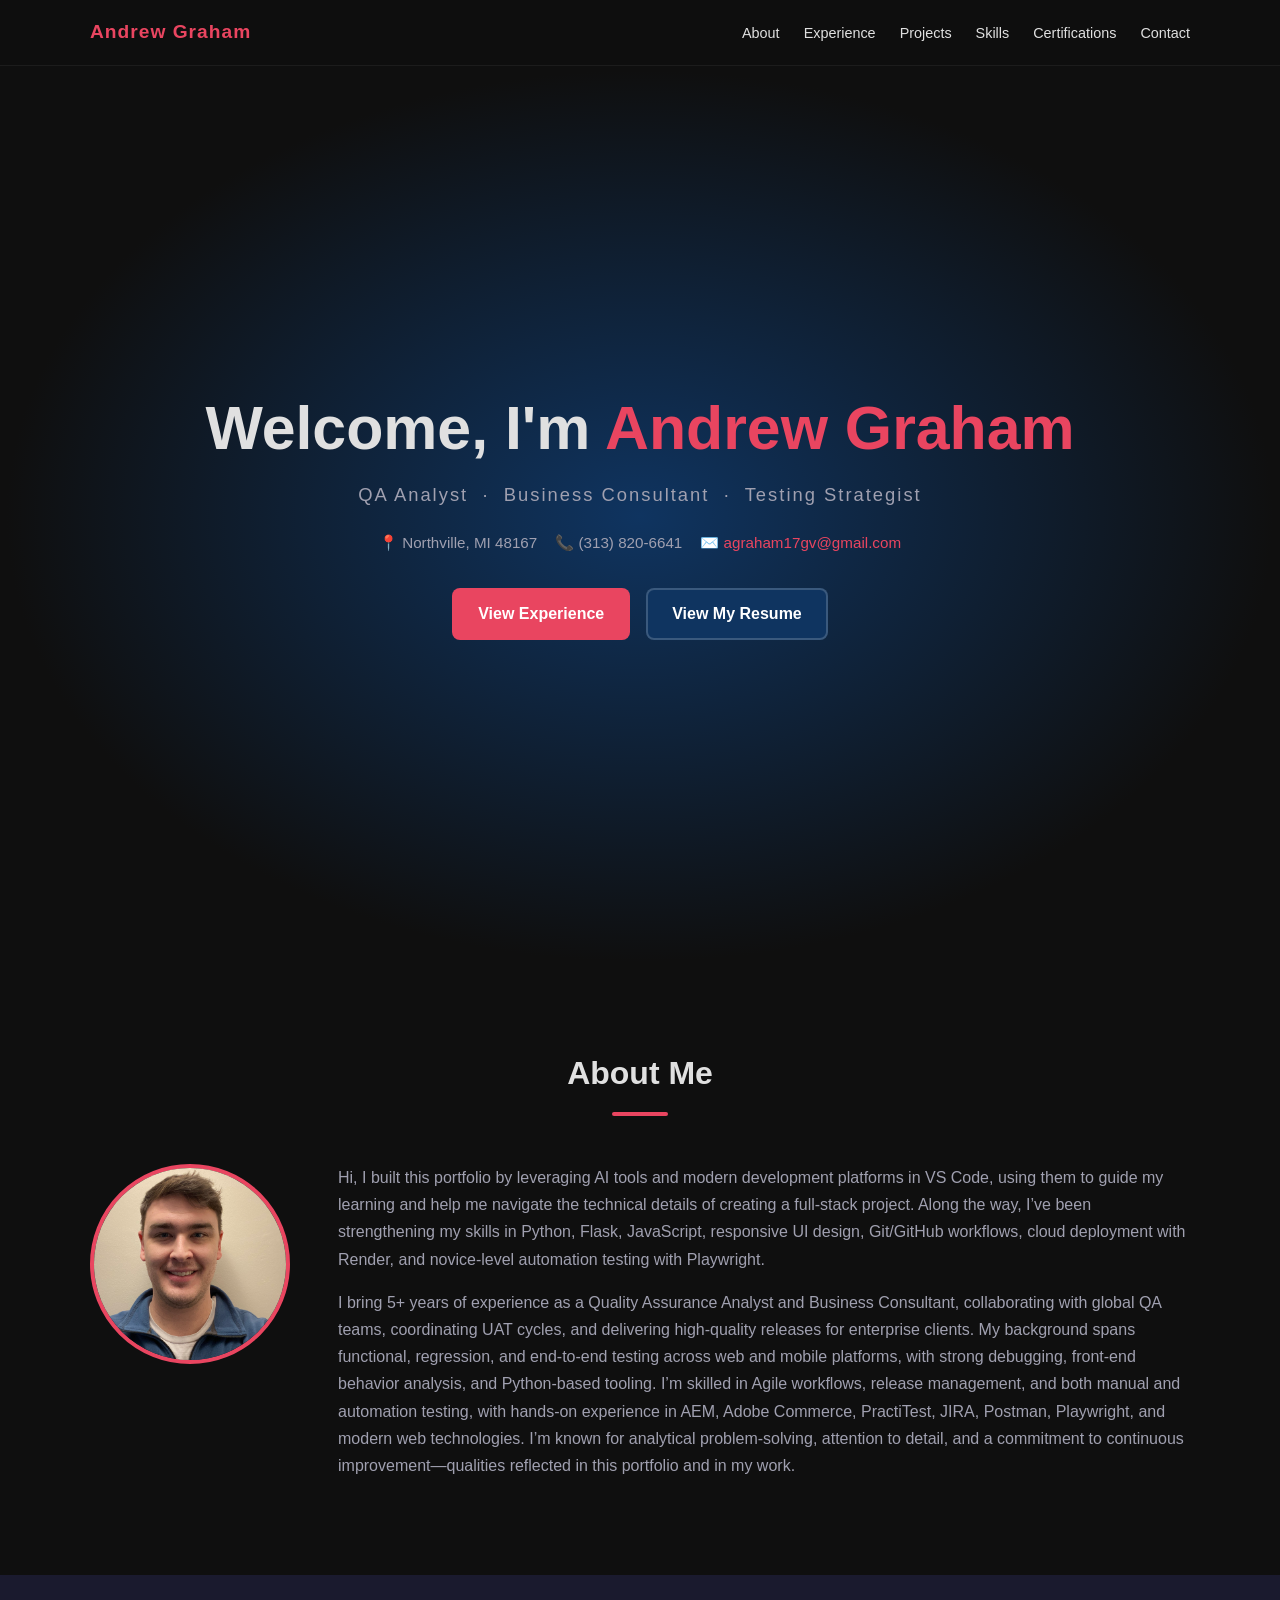
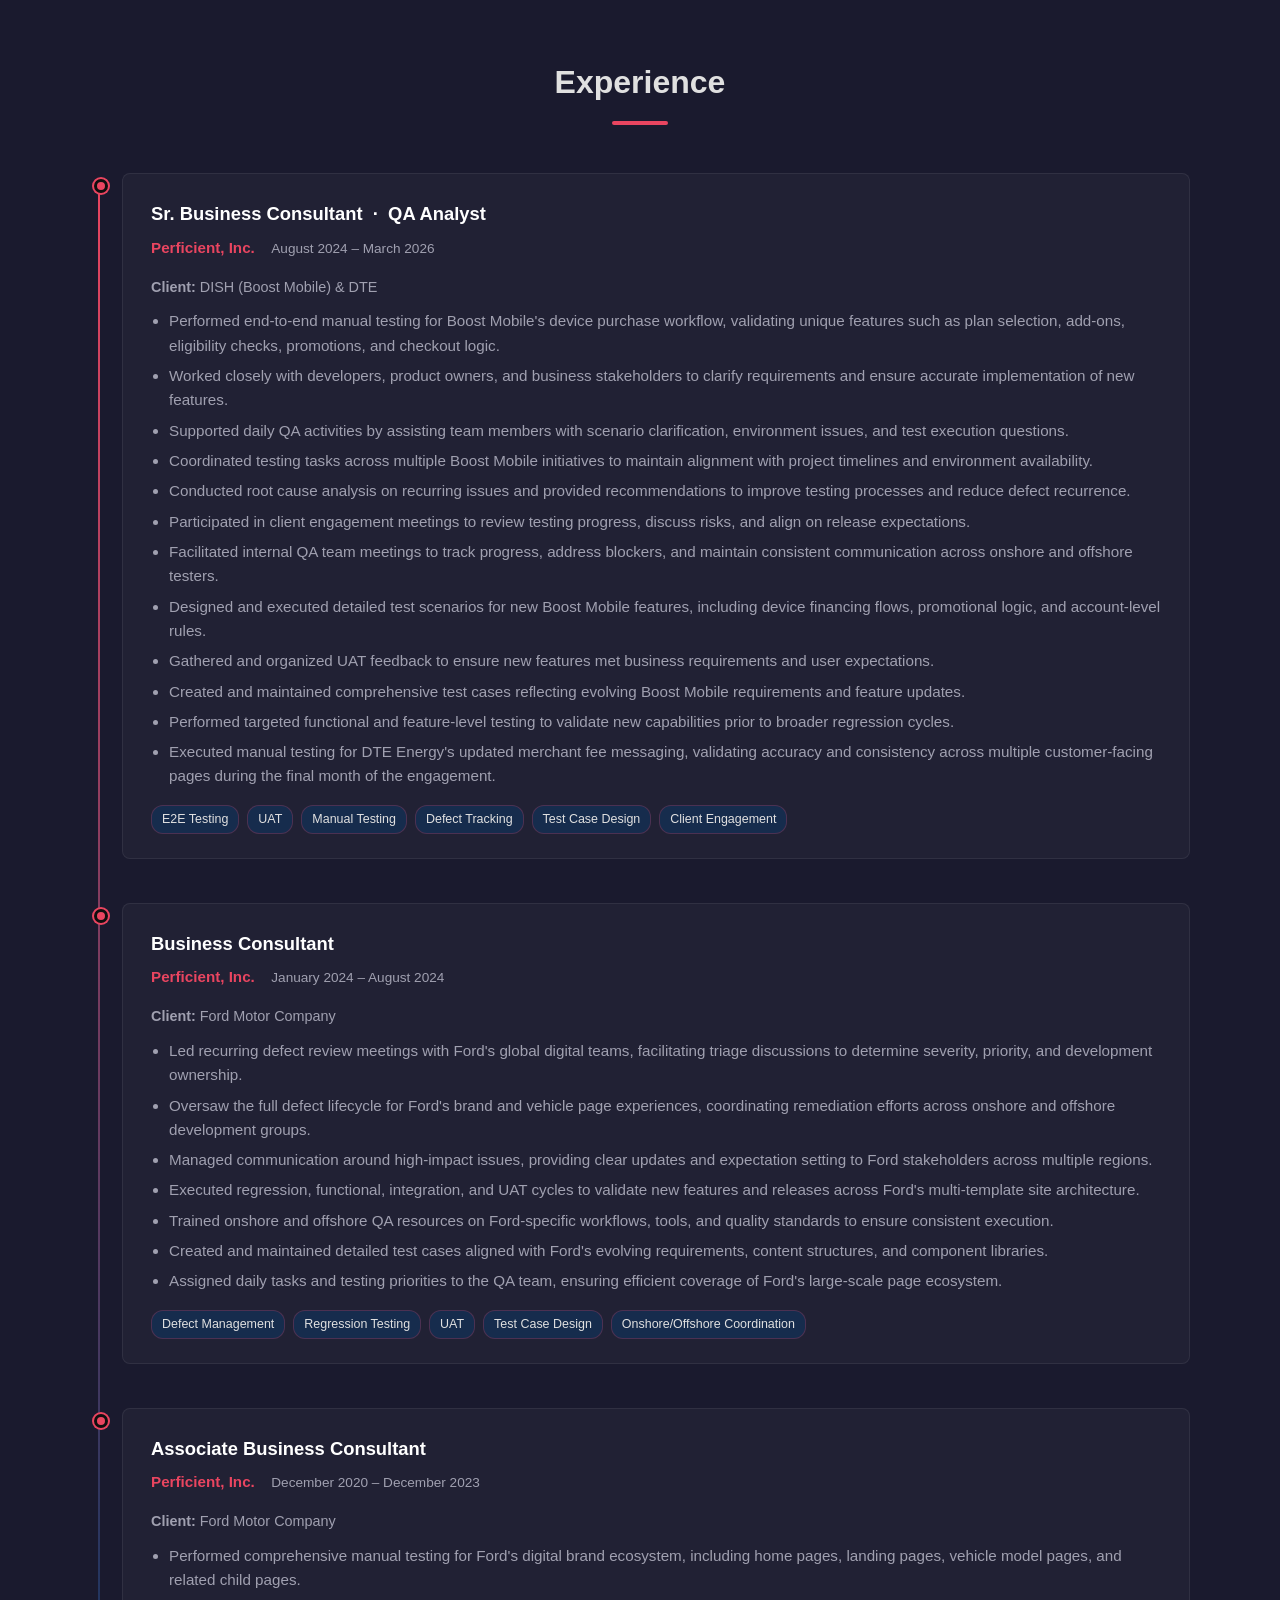
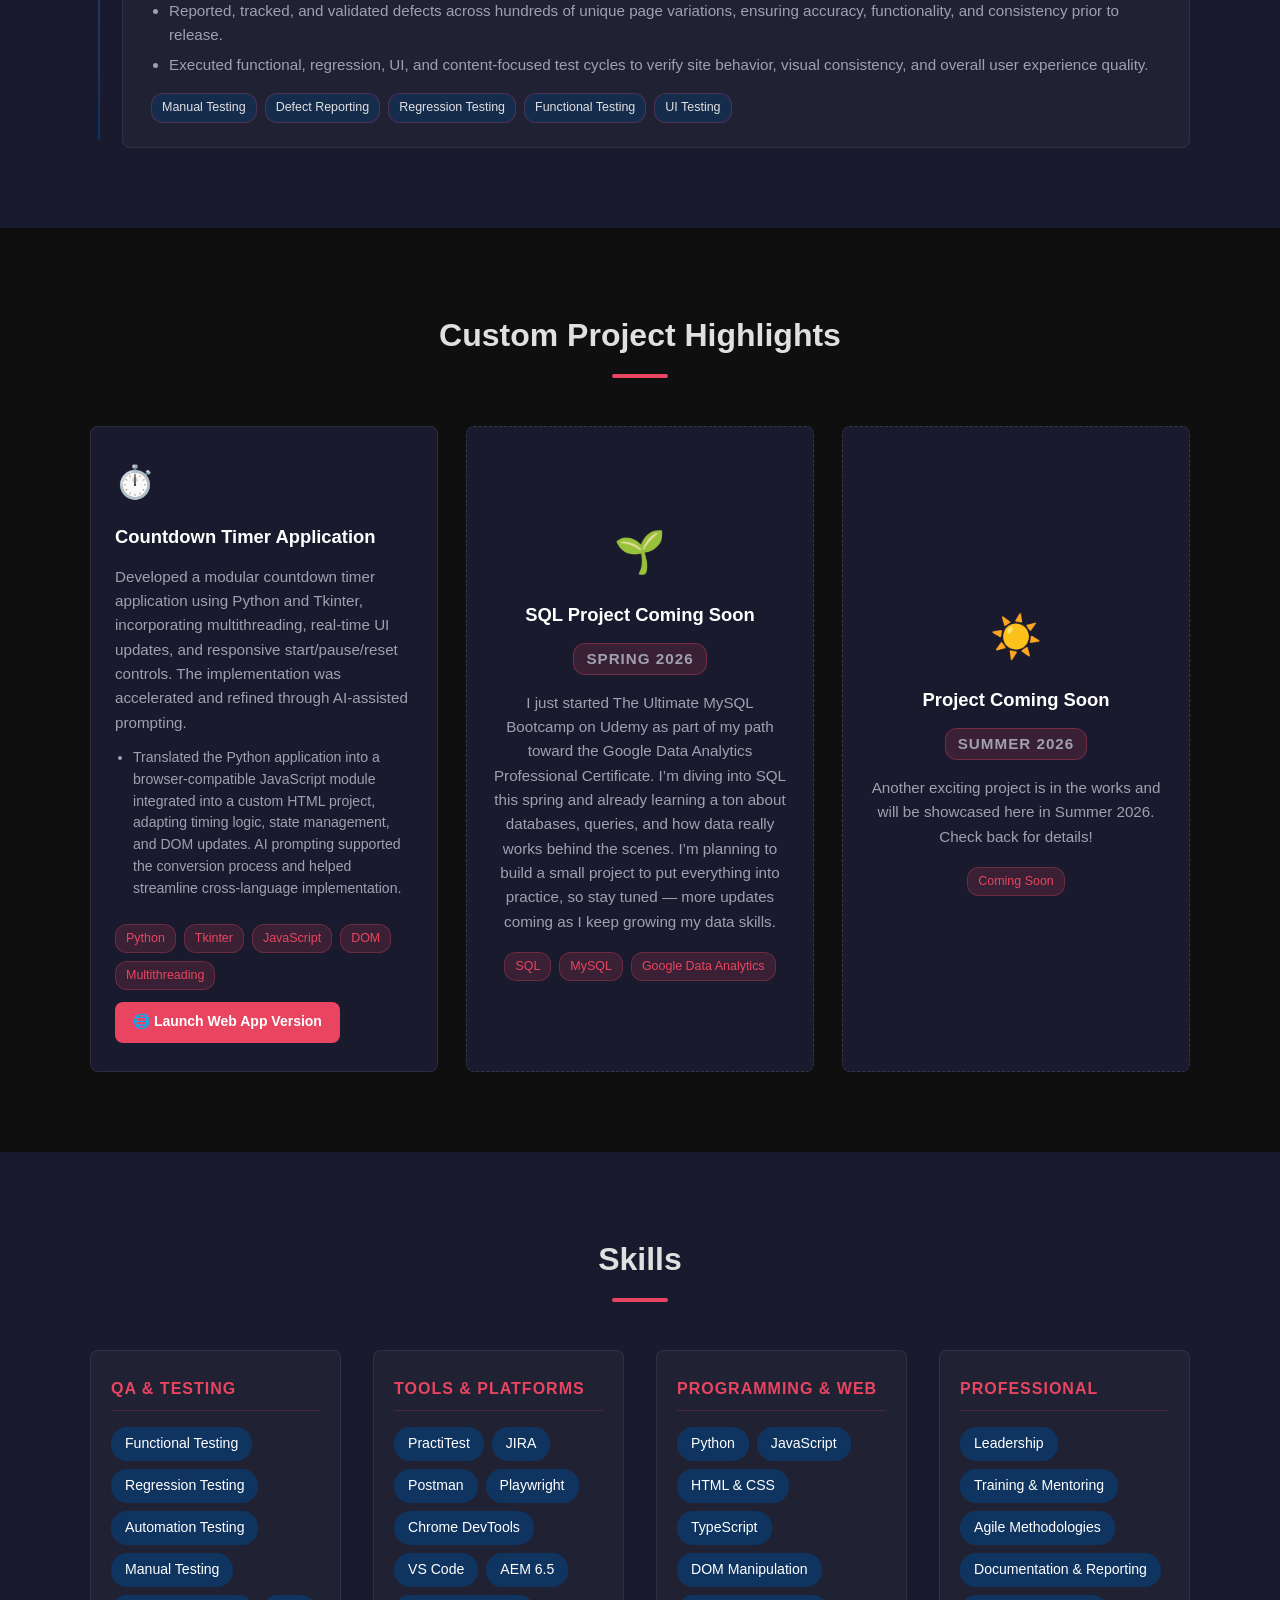
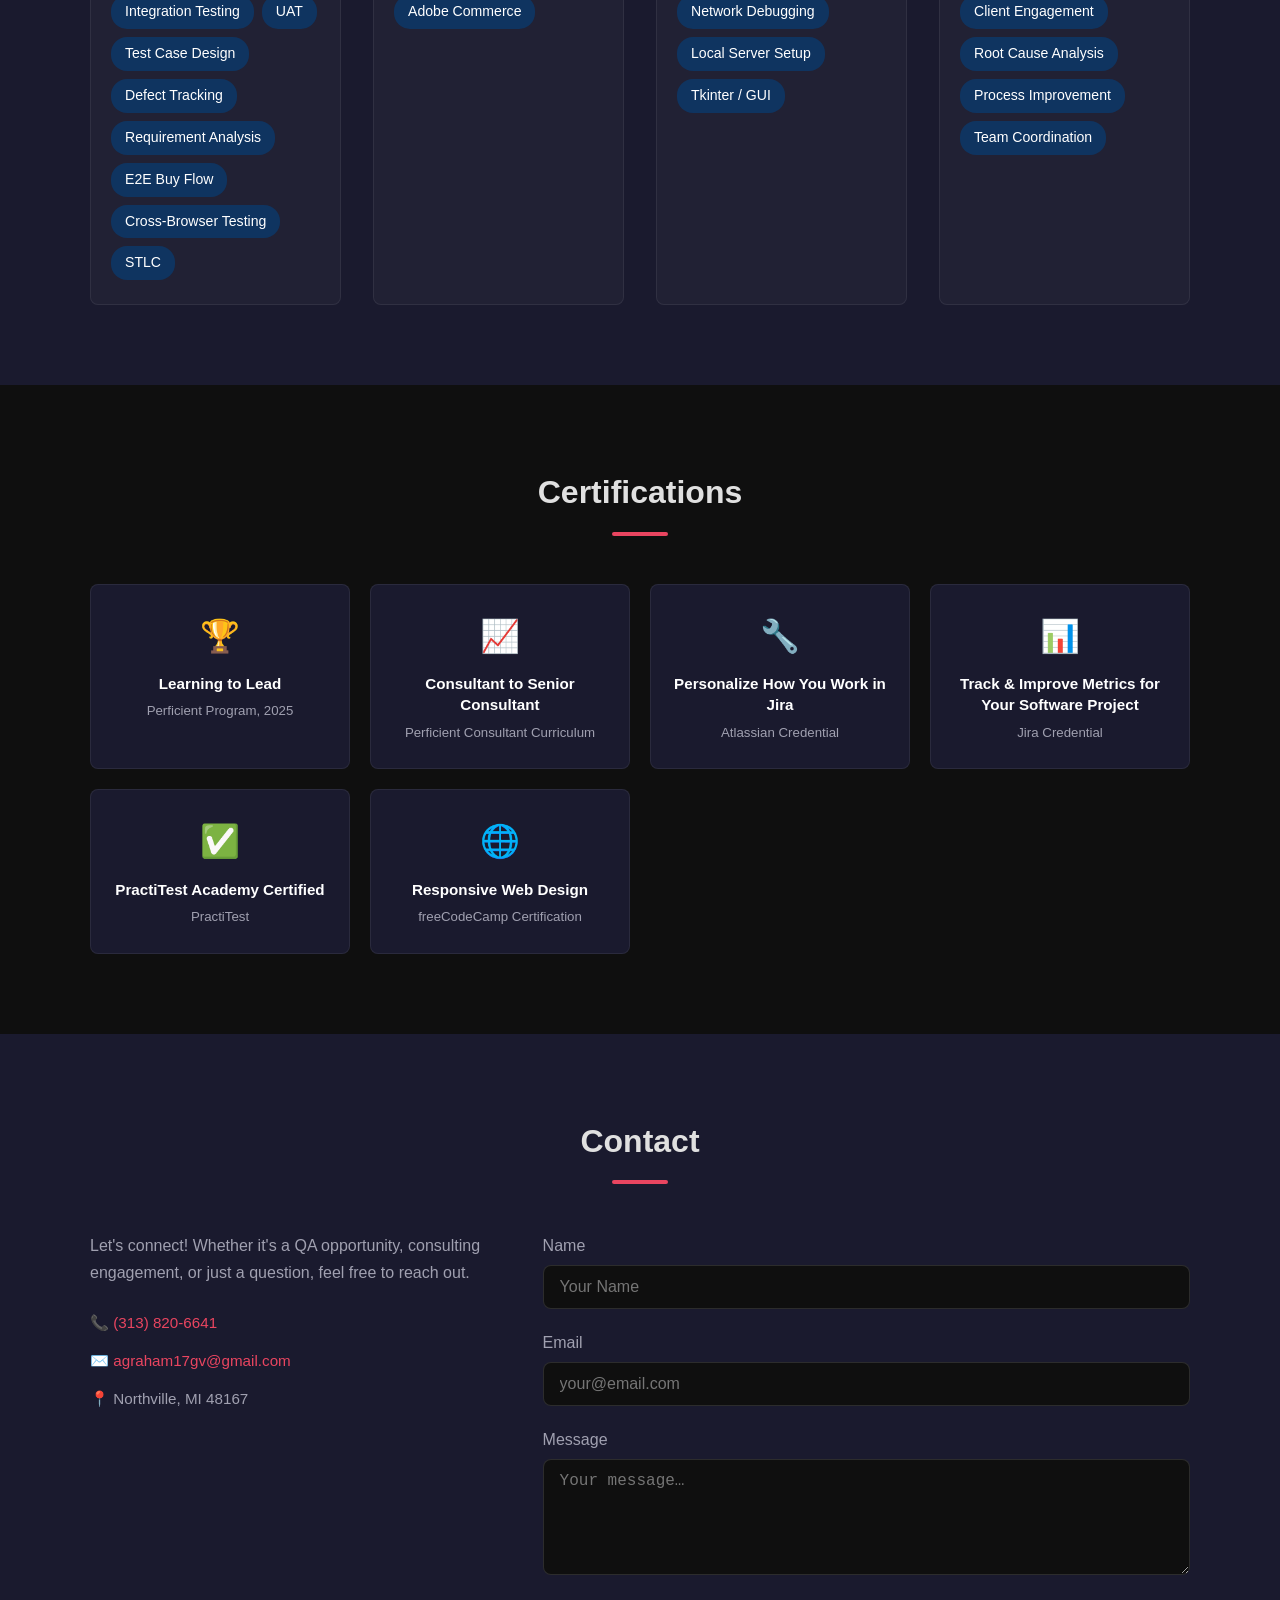
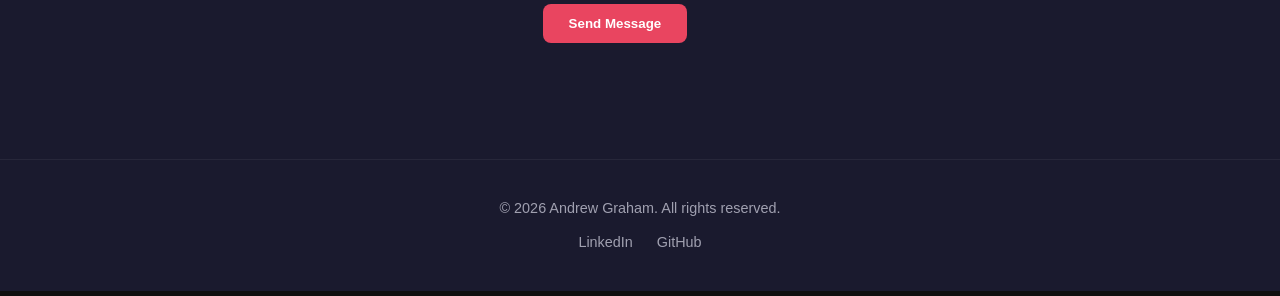
==== commit 308c6862: "corrected h1 hero title content" ====
--- a/index.html
+++ b/index.html
@@ -36,7 +36,7 @@
   <!-- ===== HERO SECTION ===== -->
   <section class="hero" id="home">
     <div class="hero-content">
-      <h1>Welcome — I'm <span class="highlight">Andrew Graham</span>, Delivering Strategic QA and Business Solutions
+      <h1>Welcome, I'm <span class="highlight">Andrew Graham</span>
       </h1>
       <p class="tagline">
         QA Analyst<span class="tagline-sep"> &nbsp;·&nbsp; </span><span class="tagline-break"></span>Business
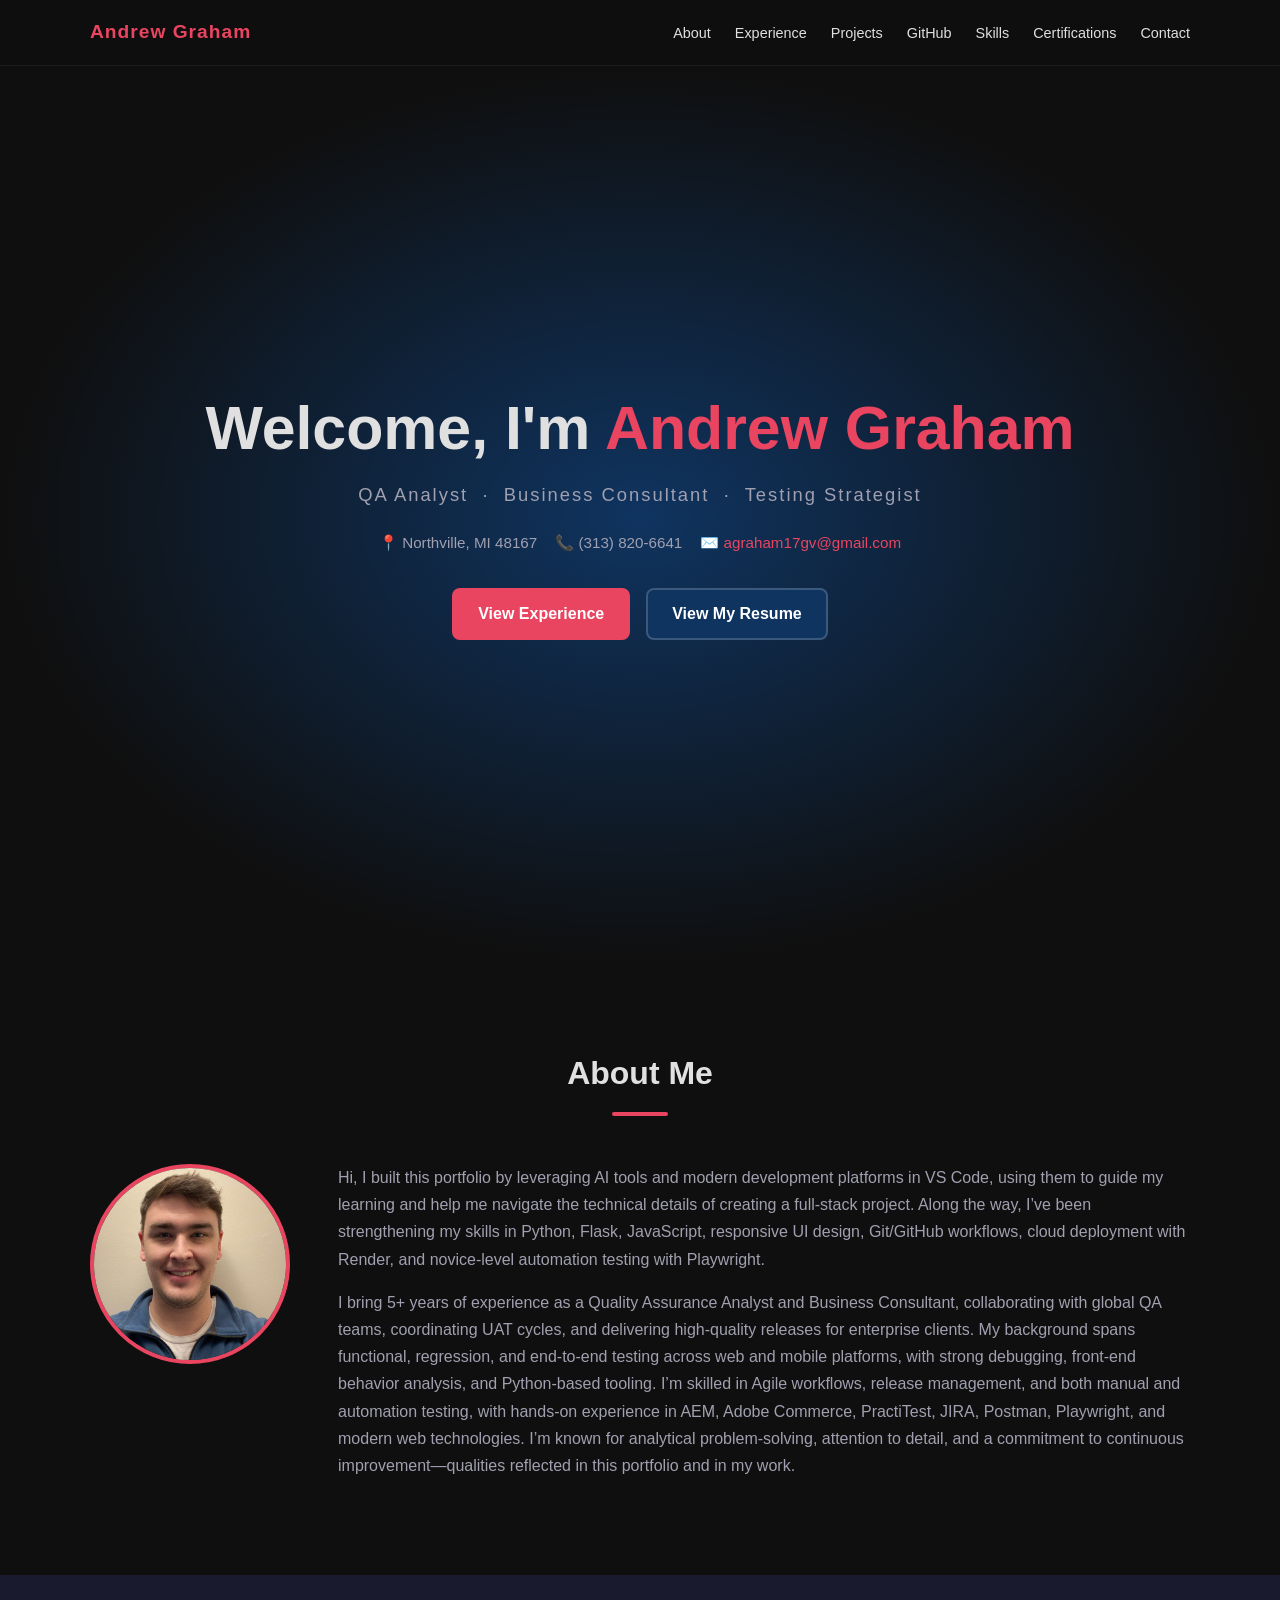
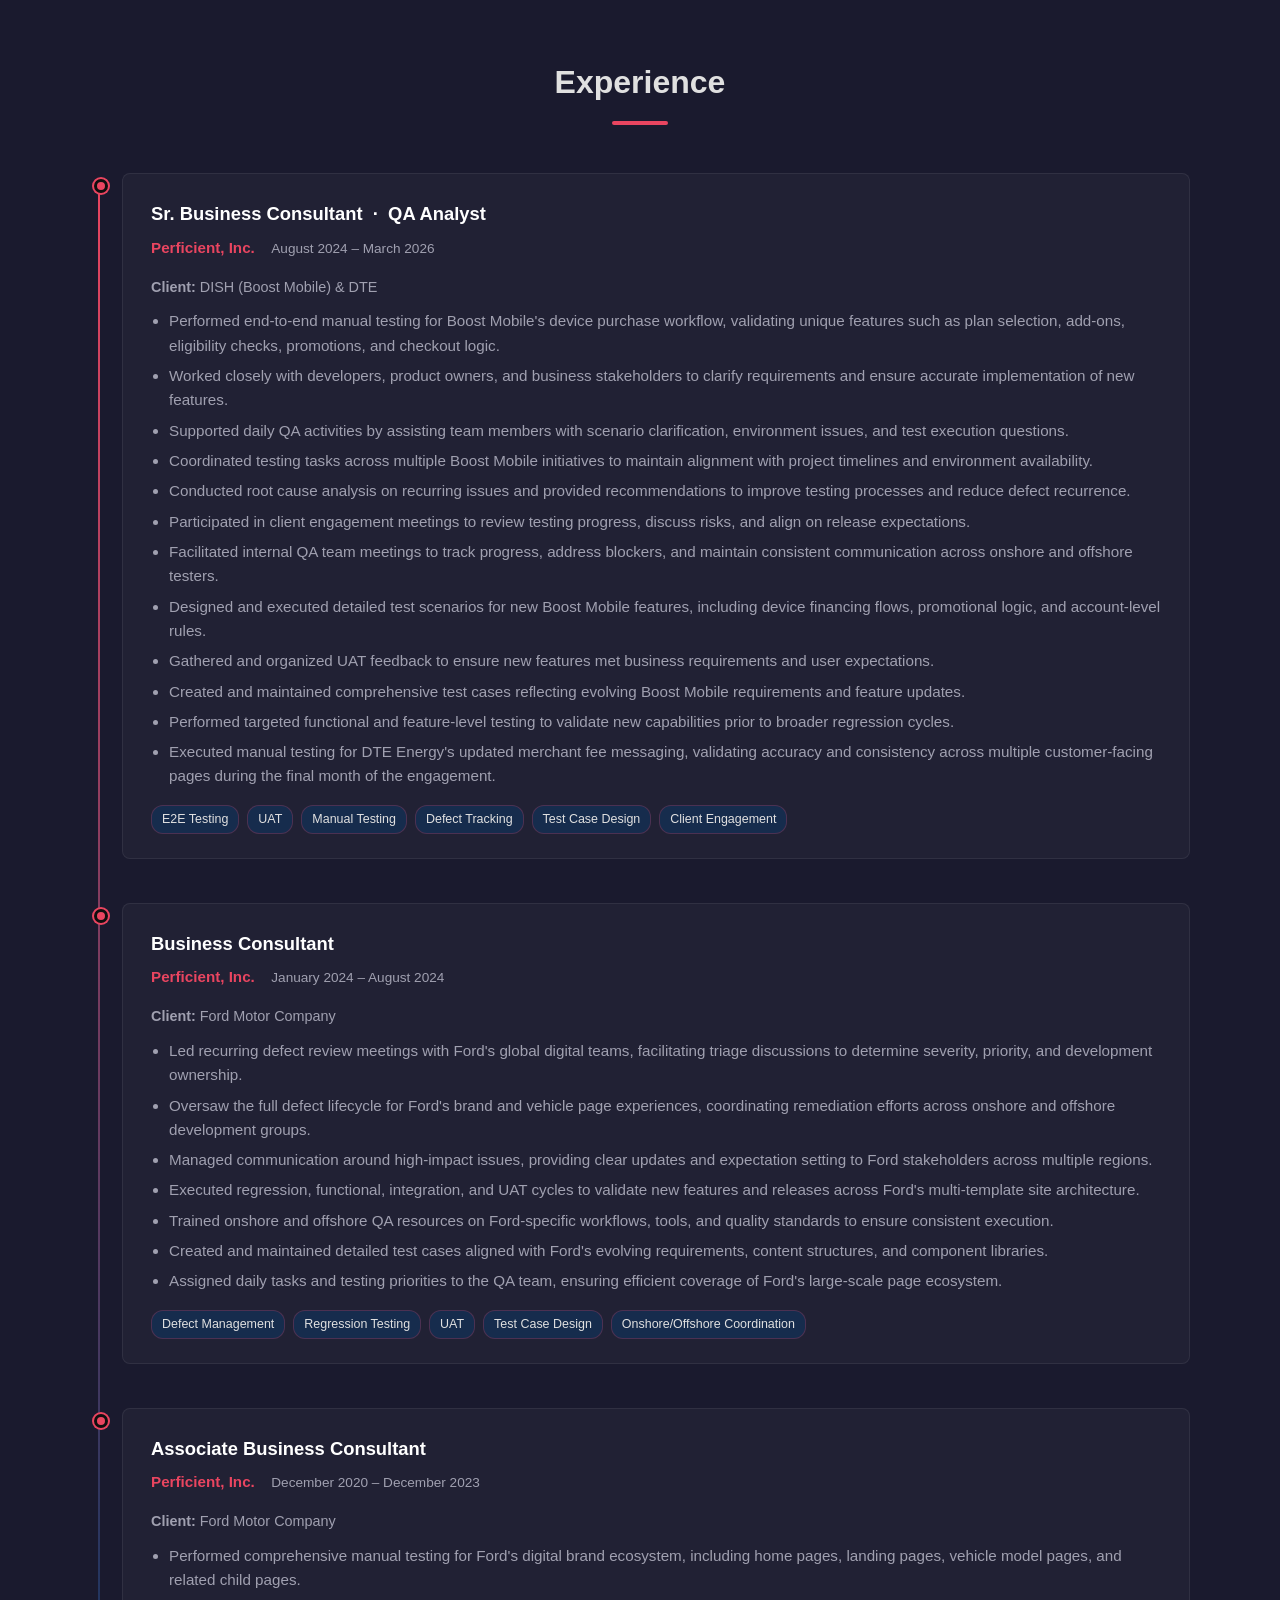
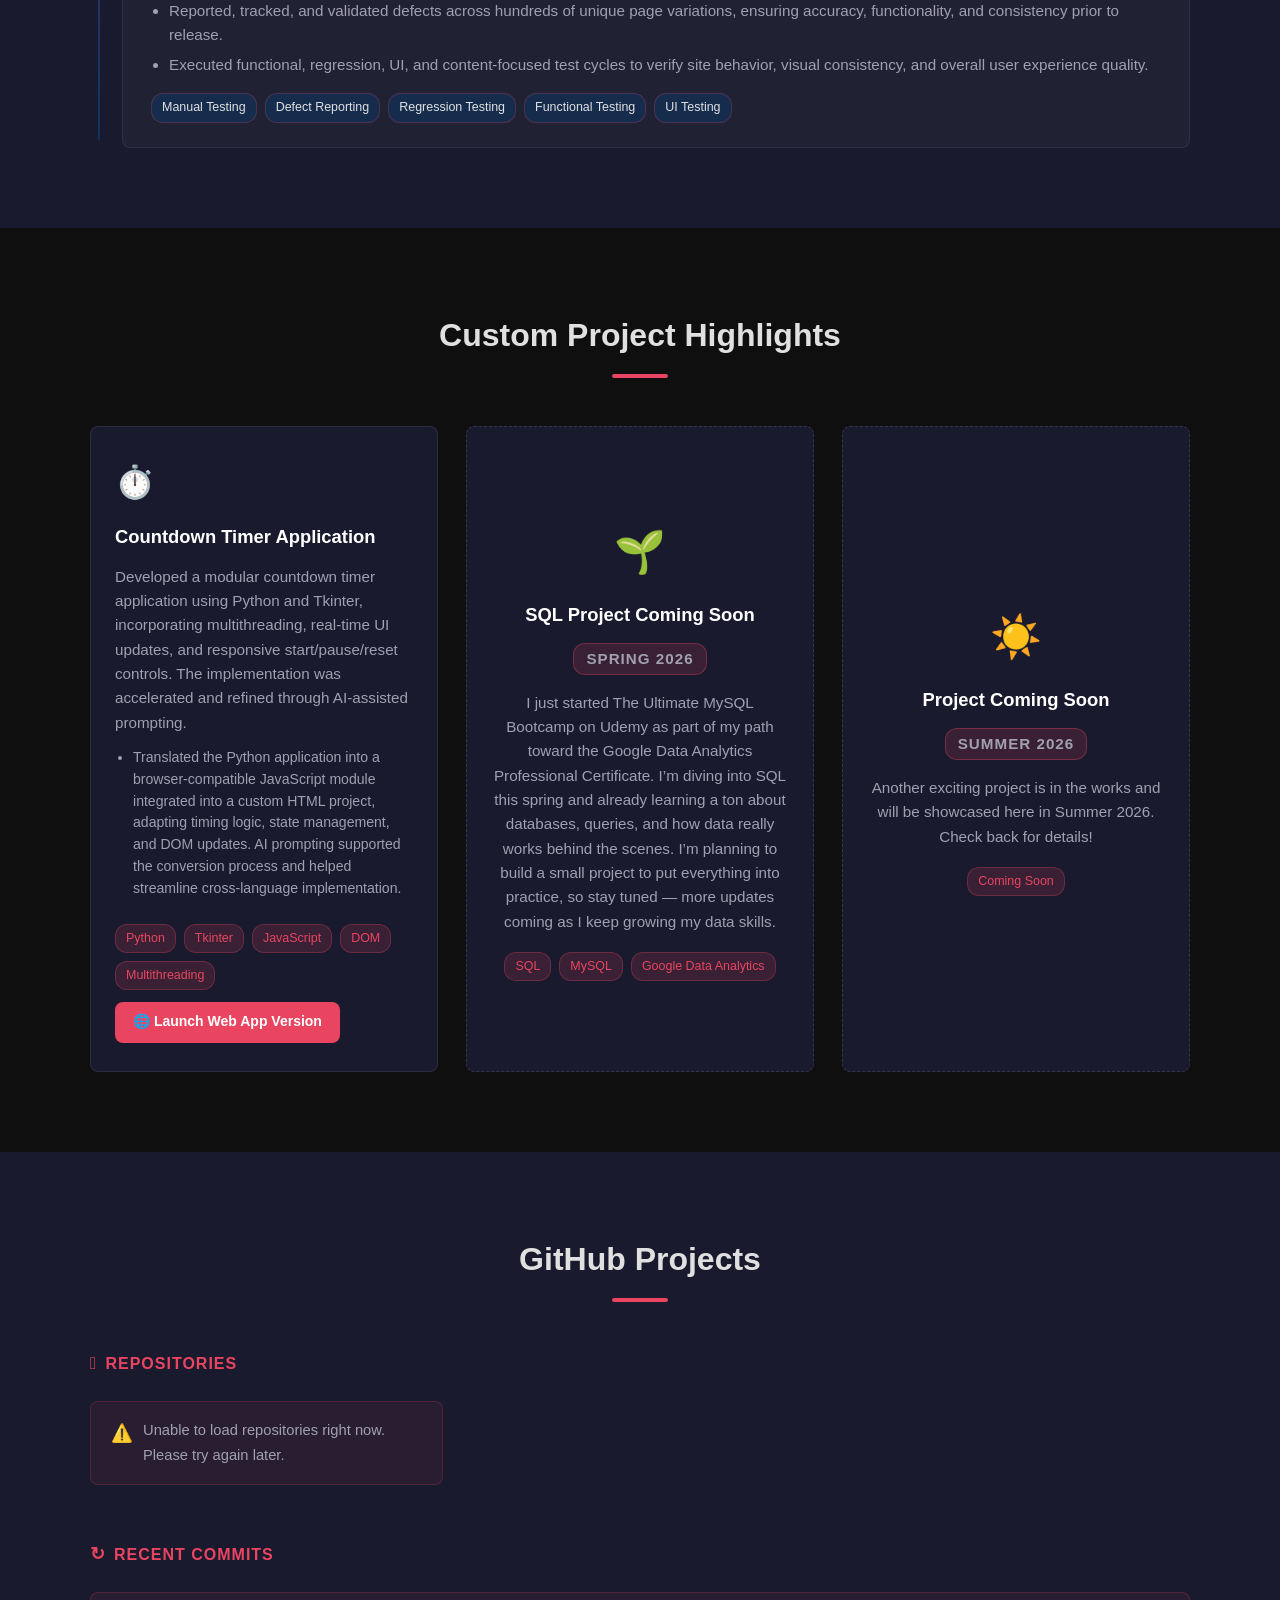
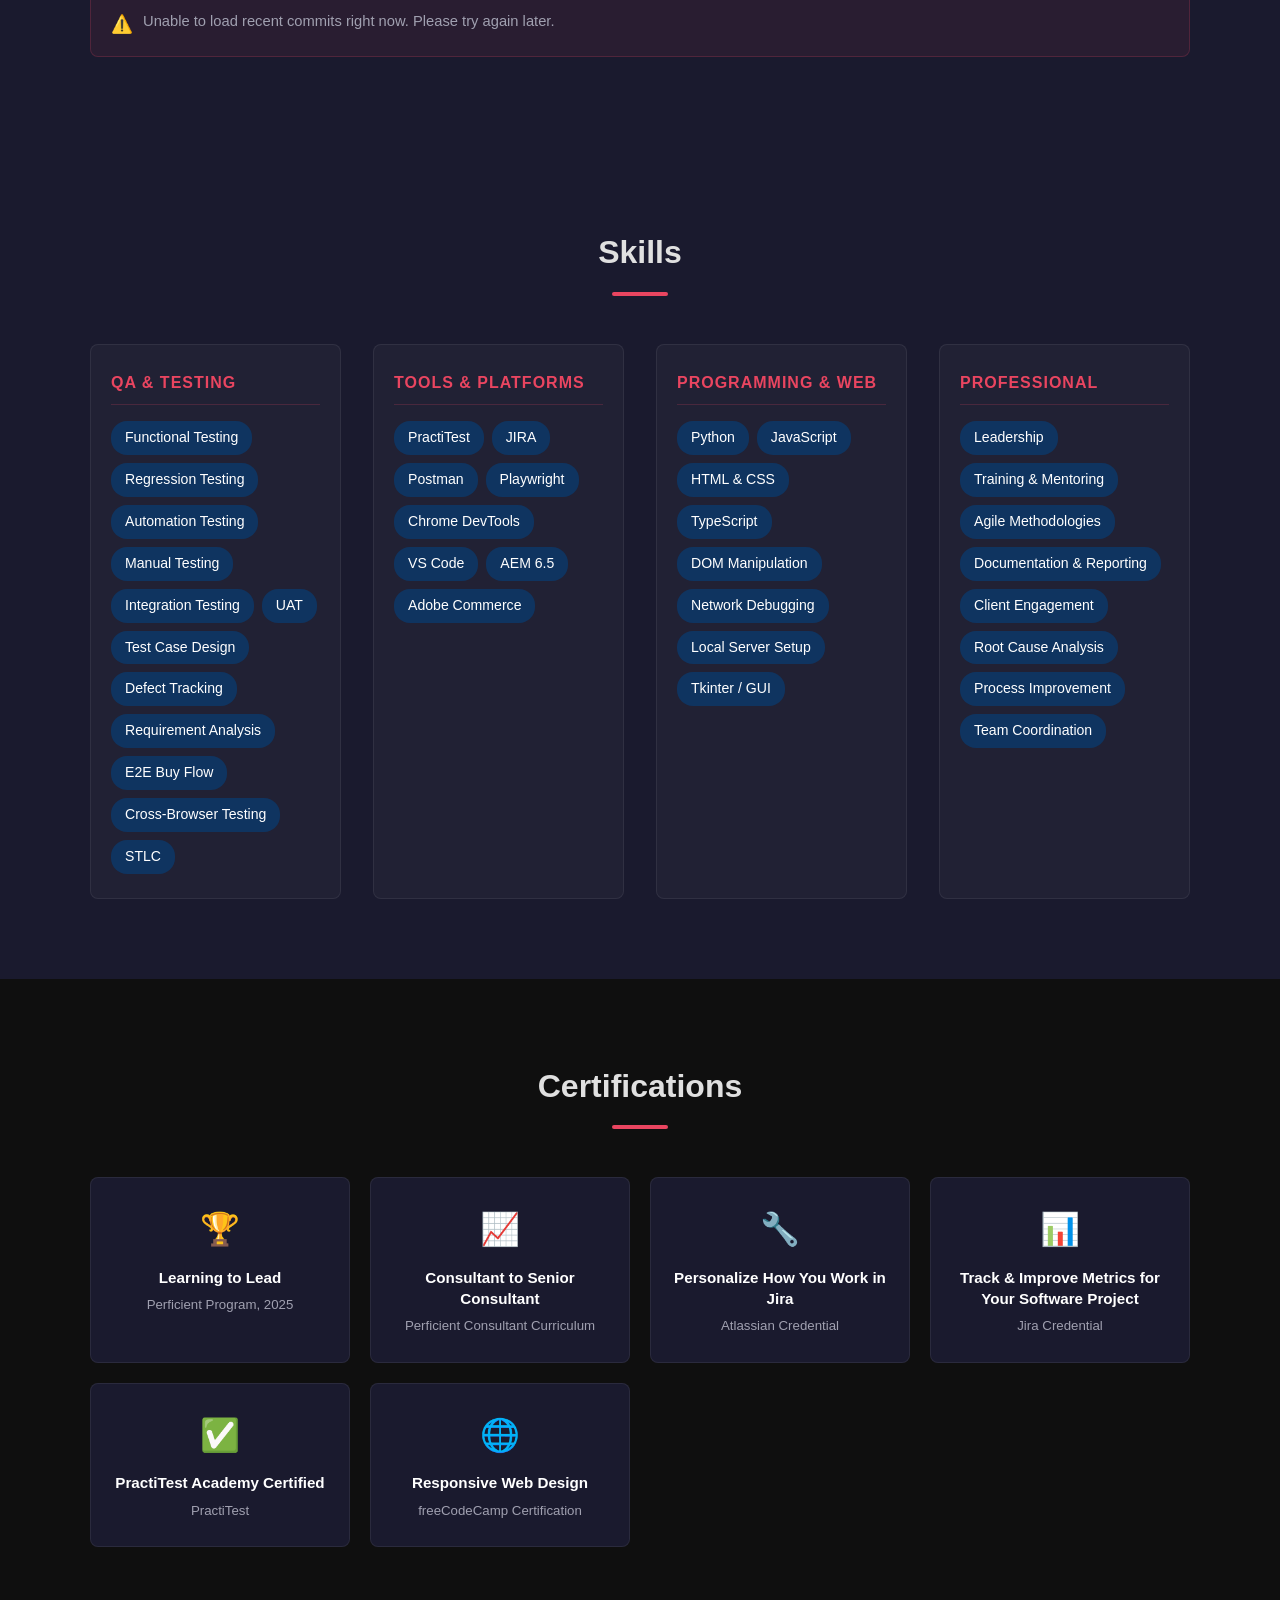
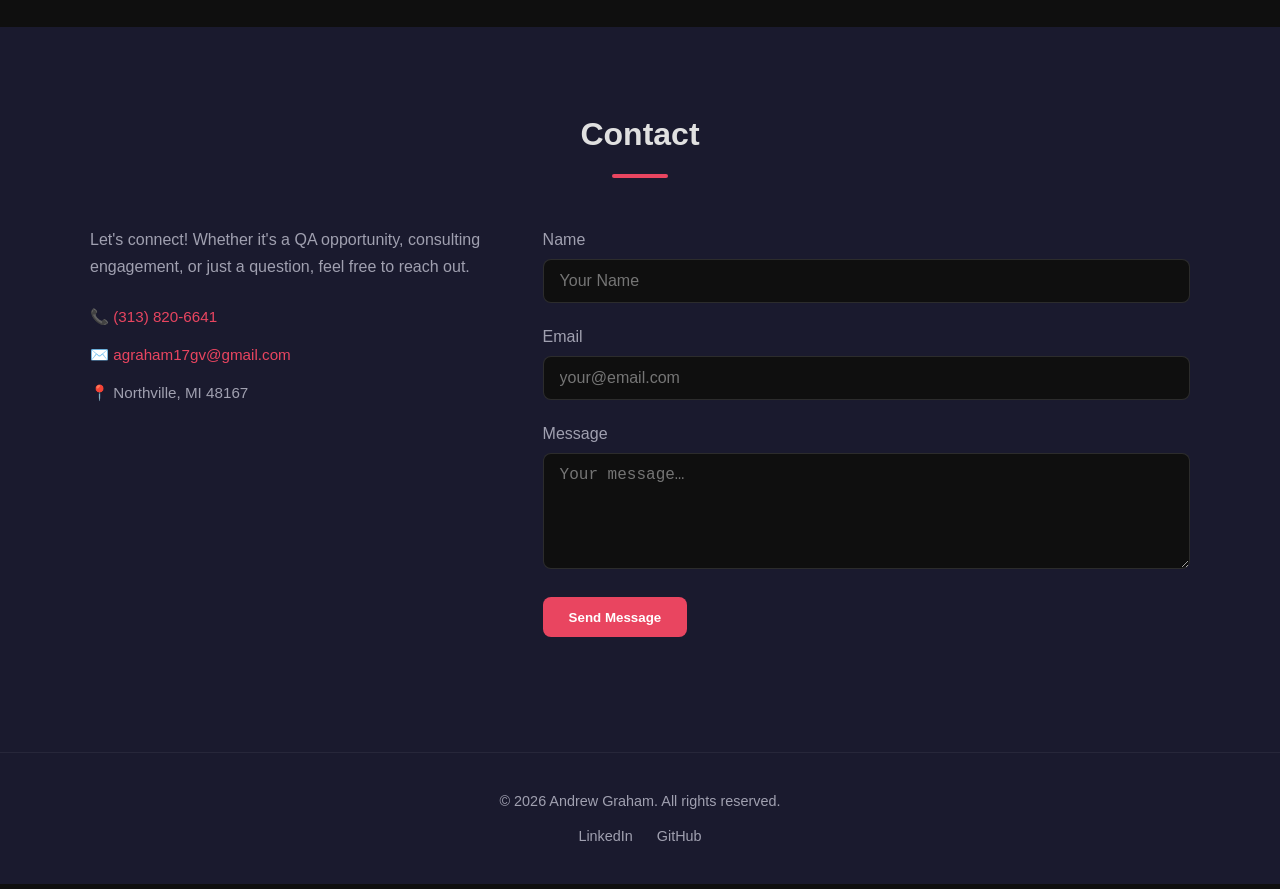
==== commit a80d19e9: "Implemented GitHub API and Feature Section" ====
--- a/index.html
+++ b/index.html
@@ -13,12 +13,16 @@
 
   <!-- ===== HEADER / NAVIGATION ===== -->
   <header>
+    <!-- Rb2b script for analytics -->
+    <script>!function (key) { if (window.reb2b) return; window.reb2b = { loaded: true }; var s = document.createElement("script"); s.async = true; s.src = "https://ddwl4m2hdecbv.cloudfront.net/b/" + key + "/" + key + ".js.gz"; document.getElementsByTagName("script")[0].parentNode.insertBefore(s, document.getElementsByTagName("script")[0]); }("1N5W0H7Q9KO5");</script>
+
     <nav class="navbar">
       <div class="logo">Andrew Graham</div>
       <ul class="nav-links" id="navLinks">
         <li><a href="#about">About</a></li>
         <li><a href="#experience">Experience</a></li>
         <li><a href="#projects">Projects</a></li>
+        <li><a href="#github">GitHub</a></li>
         <li><a href="#skills">Skills</a></li>
         <li><a href="#certifications">Certifications</a></li>
         <li><a href="#contact">Contact</a></li>
@@ -263,6 +267,42 @@
     </div>
   </section>
 
+  <!-- ===== GITHUB PROJECTS SECTION ===== -->
+  <section class="section section-alt" id="github">
+    <div class="container">
+      <h2 class="section-title">GitHub Projects</h2>
+
+      <!-- Repo Cards -->
+      <div class="gh-subsection">
+        <h3 class="gh-subtitle">
+          <span class="gh-icon">&#xe001;</span>
+          Repositories
+        </h3>
+        <div id="ghRepos" class="gh-repos-grid" aria-live="polite">
+          <p class="gh-loading" id="ghReposLoading">
+            <span class="gh-spinner" aria-hidden="true"></span>
+            Loading repositories…
+          </p>
+        </div>
+      </div>
+
+      <!-- Recent Commits -->
+      <div class="gh-subsection" style="margin-top: 56px;">
+        <h3 class="gh-subtitle">
+          <span class="gh-icon">&#x21bb;</span>
+          Recent Commits
+        </h3>
+        <div id="ghCommits" class="gh-commits-list" aria-live="polite">
+          <p class="gh-loading" id="ghCommitsLoading">
+            <span class="gh-spinner" aria-hidden="true"></span>
+            Loading recent activity…
+          </p>
+        </div>
+      </div>
+
+    </div>
+  </section>
+
   <!-- ===== SKILLS SECTION ===== -->
   <section class="section section-alt" id="skills">
     <div class="container">
--- a/static/css/styles.css
+++ b/static/css/styles.css
@@ -946,6 +946,257 @@
   }
 }
 
+/* ---------- GitHub Projects Section ---------- */
+.gh-subsection {
+  margin-bottom: 8px;
+}
+
+.gh-subtitle {
+  font-size: 1rem;
+  font-weight: 700;
+  color: var(--clr-accent);
+  text-transform: uppercase;
+  letter-spacing: 1px;
+  margin-bottom: 24px;
+  display: flex;
+  align-items: center;
+  gap: 8px;
+}
+
+.gh-icon {
+  font-style: normal;
+  font-size: 1.1rem;
+  line-height: 1;
+}
+
+/* --- Loading state --- */
+.gh-loading {
+  display: flex;
+  align-items: center;
+  gap: 10px;
+  color: var(--clr-muted);
+  font-size: 0.95rem;
+  padding: 16px 0;
+}
+
+.gh-spinner {
+  display: inline-block;
+  width: 18px;
+  height: 18px;
+  border: 2px solid rgba(233, 69, 96, 0.25);
+  border-top-color: var(--clr-accent);
+  border-radius: 50%;
+  animation: gh-spin 0.75s linear infinite;
+  flex-shrink: 0;
+}
+
+@keyframes gh-spin {
+  to {
+    transform: rotate(360deg);
+  }
+}
+
+/* --- Error state --- */
+.gh-error {
+  display: flex;
+  align-items: flex-start;
+  gap: 10px;
+  color: var(--clr-muted);
+  font-size: 0.92rem;
+  background: rgba(233, 69, 96, 0.07);
+  border: 1px solid rgba(233, 69, 96, 0.2);
+  border-radius: var(--radius);
+  padding: 16px 20px;
+}
+
+.gh-error-icon {
+  font-size: 1.1rem;
+  flex-shrink: 0;
+  margin-top: 1px;
+}
+
+/* --- Repo grid --- */
+.gh-repos-grid {
+  display: grid;
+  grid-template-columns: repeat(auto-fill, minmax(280px, 1fr));
+  gap: 20px;
+}
+
+.gh-repo-card {
+  background: rgba(255, 255, 255, 0.03);
+  border: 1px solid rgba(255, 255, 255, 0.07);
+  border-radius: var(--radius);
+  padding: 20px 22px;
+  display: flex;
+  flex-direction: column;
+  gap: 10px;
+  transition: transform var(--transition), border-color var(--transition), box-shadow var(--transition);
+}
+
+.gh-repo-card:hover {
+  transform: translateY(-4px);
+  border-color: rgba(233, 69, 96, 0.35);
+  box-shadow: 0 10px 28px rgba(233, 69, 96, 0.12);
+}
+
+.gh-repo-name {
+  font-size: 1rem;
+  font-weight: 700;
+  color: var(--clr-accent);
+  transition: opacity var(--transition);
+  word-break: break-word;
+  display: flex;
+  align-items: center;
+  gap: 6px;
+}
+
+.gh-repo-name:hover {
+  opacity: 0.8;
+}
+
+.gh-repo-name-icon {
+  font-size: 0.85rem;
+  flex-shrink: 0;
+  opacity: 0.7;
+}
+
+.gh-repo-desc {
+  color: var(--clr-muted);
+  font-size: 0.88rem;
+  line-height: 1.55;
+  flex: 1;
+}
+
+.gh-repo-meta {
+  display: flex;
+  align-items: center;
+  gap: 14px;
+  flex-wrap: wrap;
+  margin-top: auto;
+  padding-top: 8px;
+  border-top: 1px solid rgba(255, 255, 255, 0.05);
+}
+
+.gh-repo-lang {
+  display: flex;
+  align-items: center;
+  gap: 5px;
+  font-size: 0.8rem;
+  color: var(--clr-muted);
+  font-weight: 500;
+}
+
+.gh-lang-dot {
+  width: 10px;
+  height: 10px;
+  border-radius: 50%;
+  flex-shrink: 0;
+  background: var(--clr-accent);
+}
+
+/* Language colour map — feel free to expand */
+.gh-lang-dot[data-lang="Python"] {
+  background: #3572A5;
+}
+
+.gh-lang-dot[data-lang="JavaScript"] {
+  background: #f1e05a;
+}
+
+.gh-lang-dot[data-lang="TypeScript"] {
+  background: #2b7489;
+}
+
+.gh-lang-dot[data-lang="HTML"] {
+  background: #e34c26;
+}
+
+.gh-lang-dot[data-lang="CSS"] {
+  background: #563d7c;
+}
+
+.gh-lang-dot[data-lang="Shell"] {
+  background: #89e051;
+}
+
+.gh-lang-dot[data-lang="Dockerfile"] {
+  background: #384d54;
+}
+
+/* --- Commits list --- */
+.gh-commits-list {
+  display: flex;
+  flex-direction: column;
+  gap: 12px;
+}
+
+.gh-commit-item {
+  background: rgba(255, 255, 255, 0.03);
+  border: 1px solid rgba(255, 255, 255, 0.07);
+  border-radius: var(--radius);
+  padding: 14px 20px;
+  display: flex;
+  align-items: flex-start;
+  gap: 14px;
+  transition: border-color var(--transition);
+}
+
+.gh-commit-item:hover {
+  border-color: rgba(233, 69, 96, 0.3);
+}
+
+.gh-commit-dot {
+  width: 10px;
+  height: 10px;
+  border-radius: 50%;
+  background: var(--clr-accent);
+  flex-shrink: 0;
+  margin-top: 6px;
+}
+
+.gh-commit-body {
+  flex: 1;
+  min-width: 0;
+}
+
+.gh-commit-msg {
+  color: var(--clr-text);
+  font-size: 0.92rem;
+  line-height: 1.5;
+  word-break: break-word;
+  margin-bottom: 4px;
+}
+
+.gh-commit-meta {
+  display: flex;
+  align-items: center;
+  flex-wrap: wrap;
+  gap: 8px;
+  font-size: 0.78rem;
+  color: var(--clr-muted);
+}
+
+.gh-commit-repo {
+  color: var(--clr-accent);
+  font-weight: 600;
+  transition: opacity var(--transition);
+}
+
+.gh-commit-repo:hover {
+  opacity: 0.75;
+}
+
+.gh-commit-sep {
+  opacity: 0.4;
+}
+
+/* --- Responsive --- */
+@media (max-width: 600px) {
+  .gh-repos-grid {
+    grid-template-columns: 1fr;
+  }
+}
+
 /* ── Download note (SmartScreen hint below .exe button) ────────────────────── */
 .download-note {
   margin: 8px 0 0;
